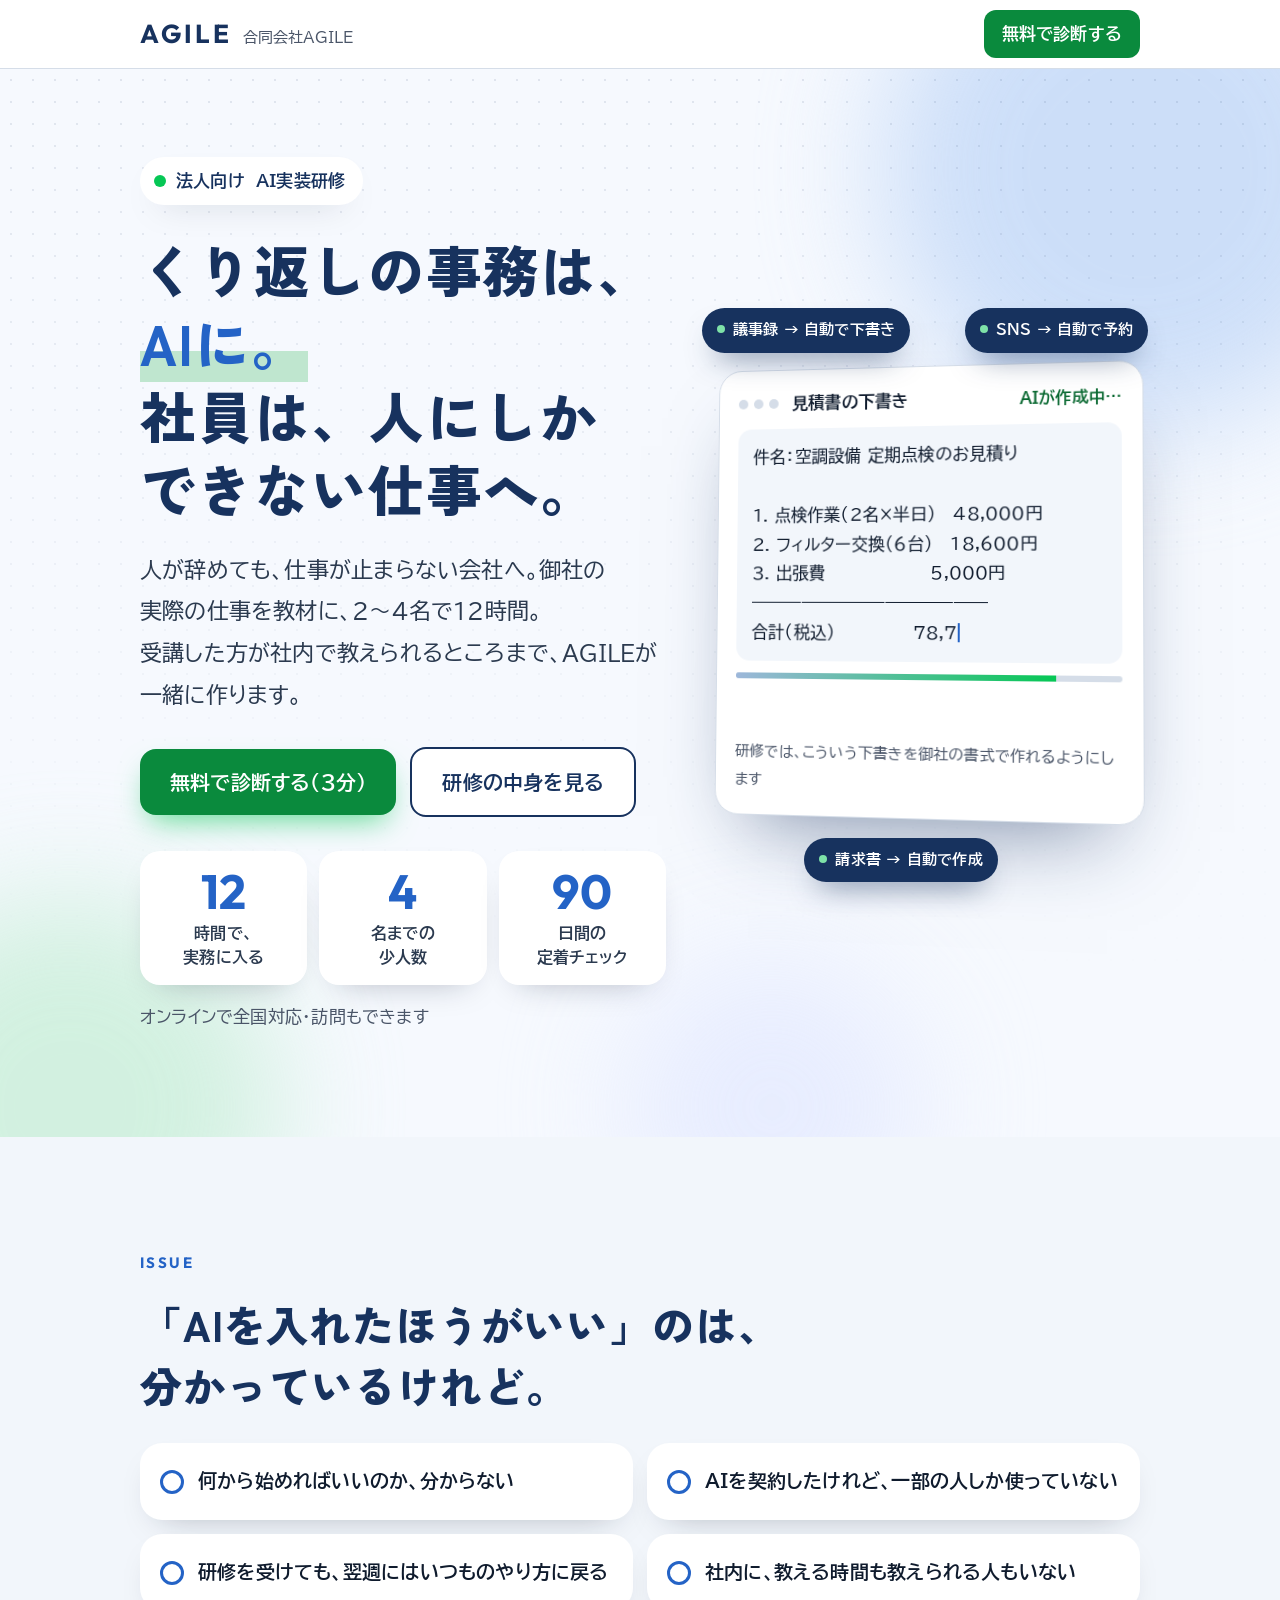
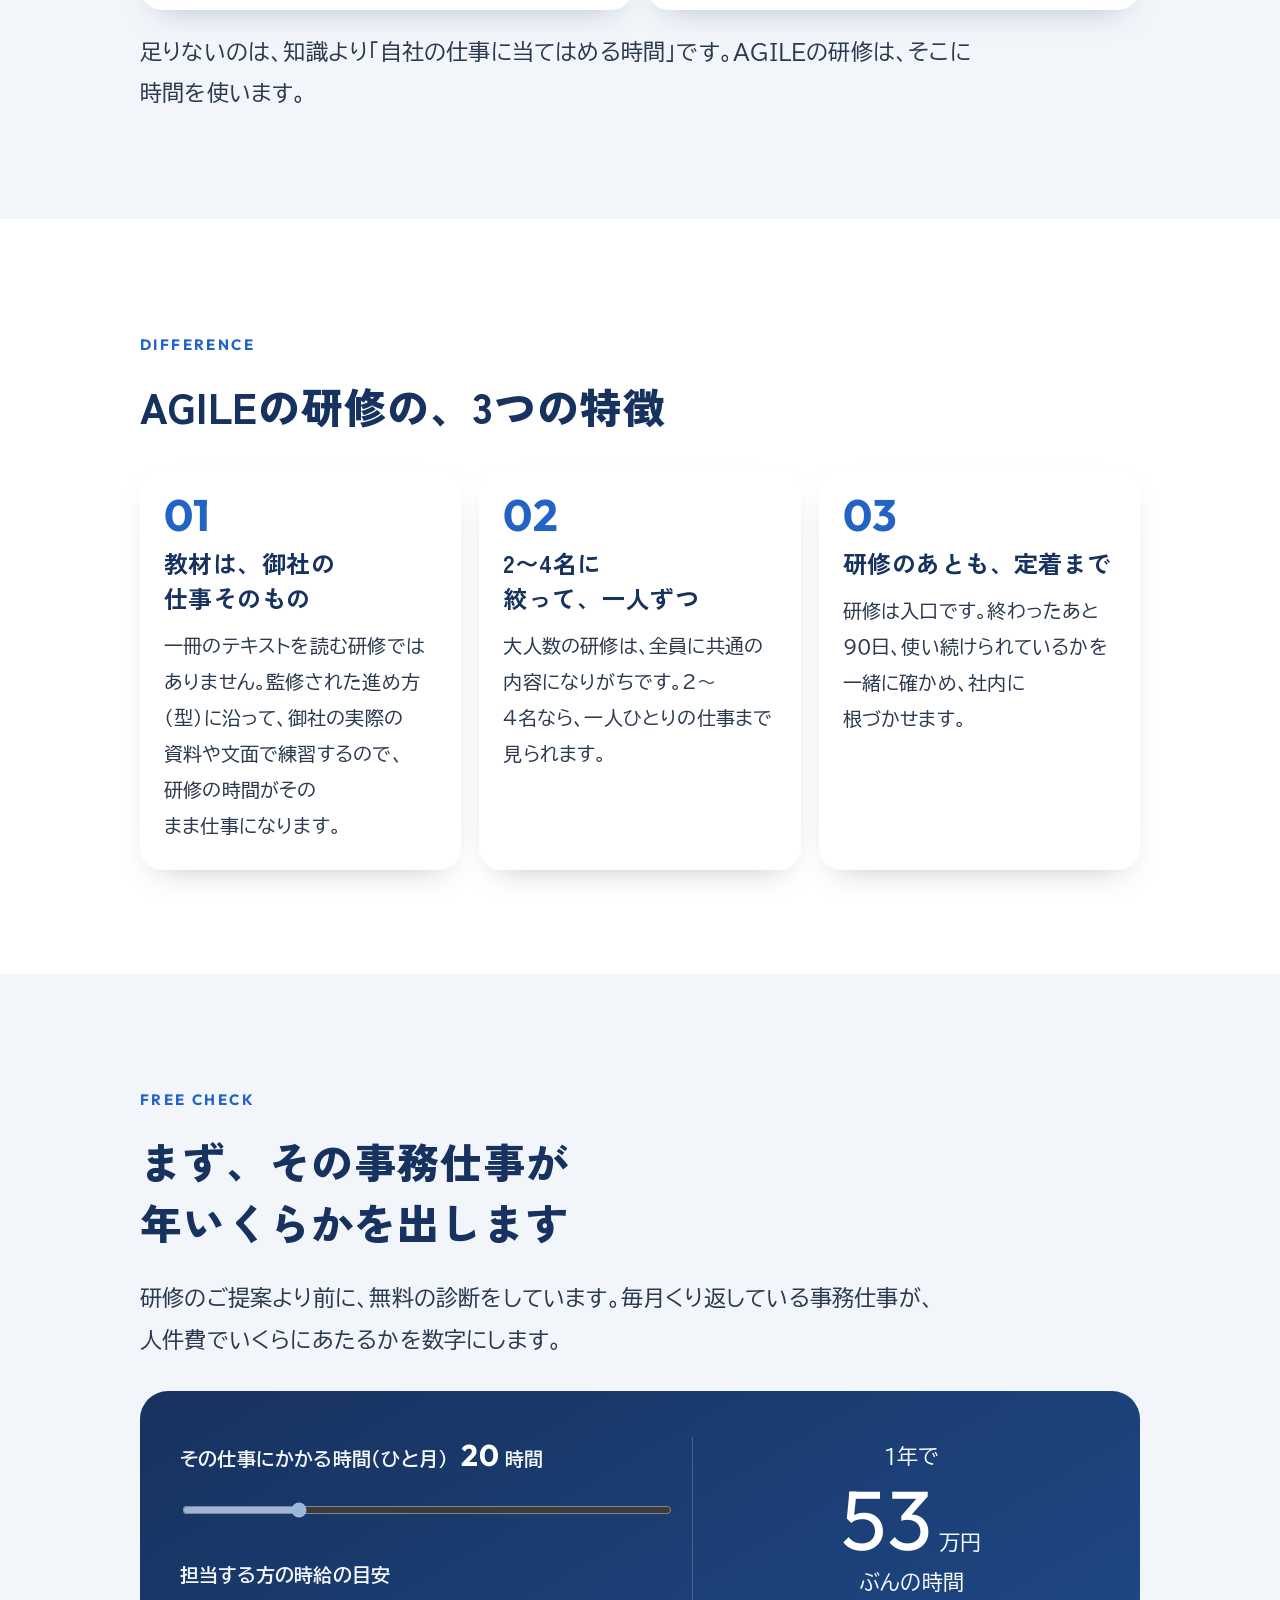
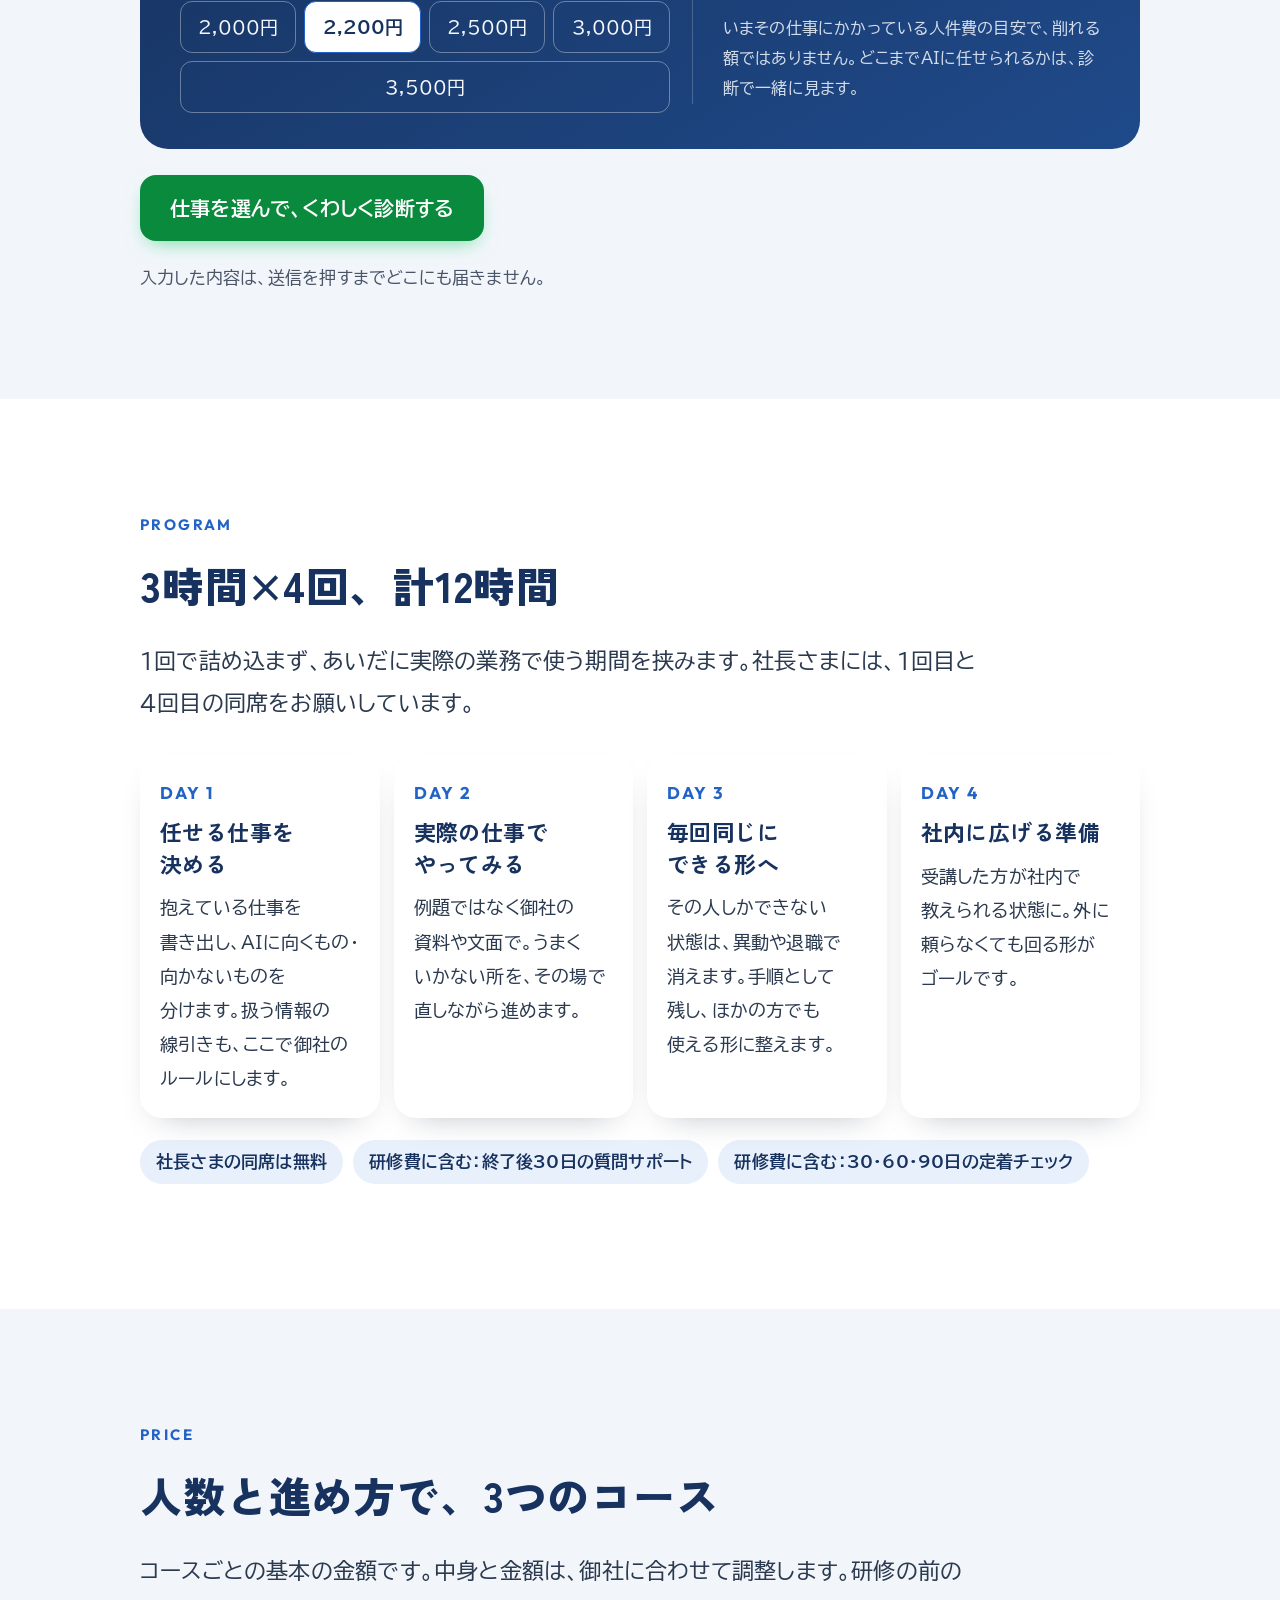
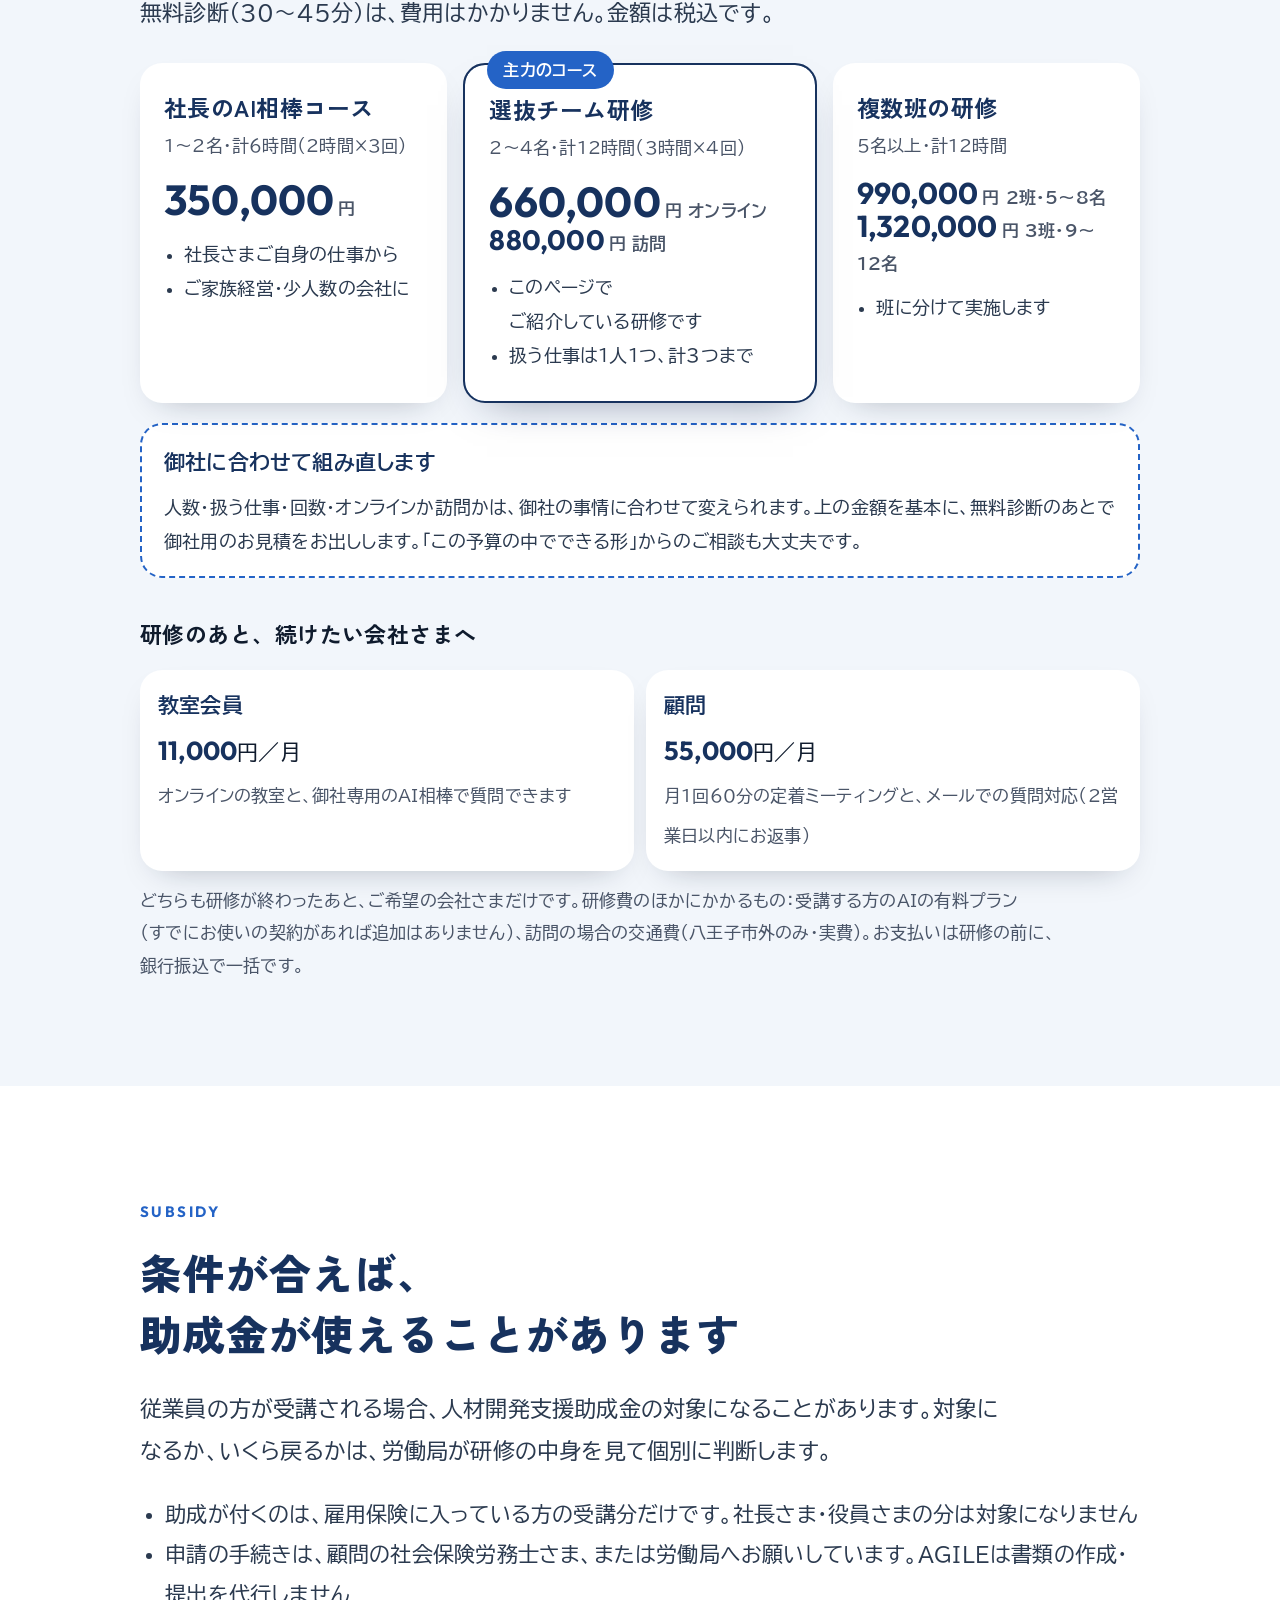
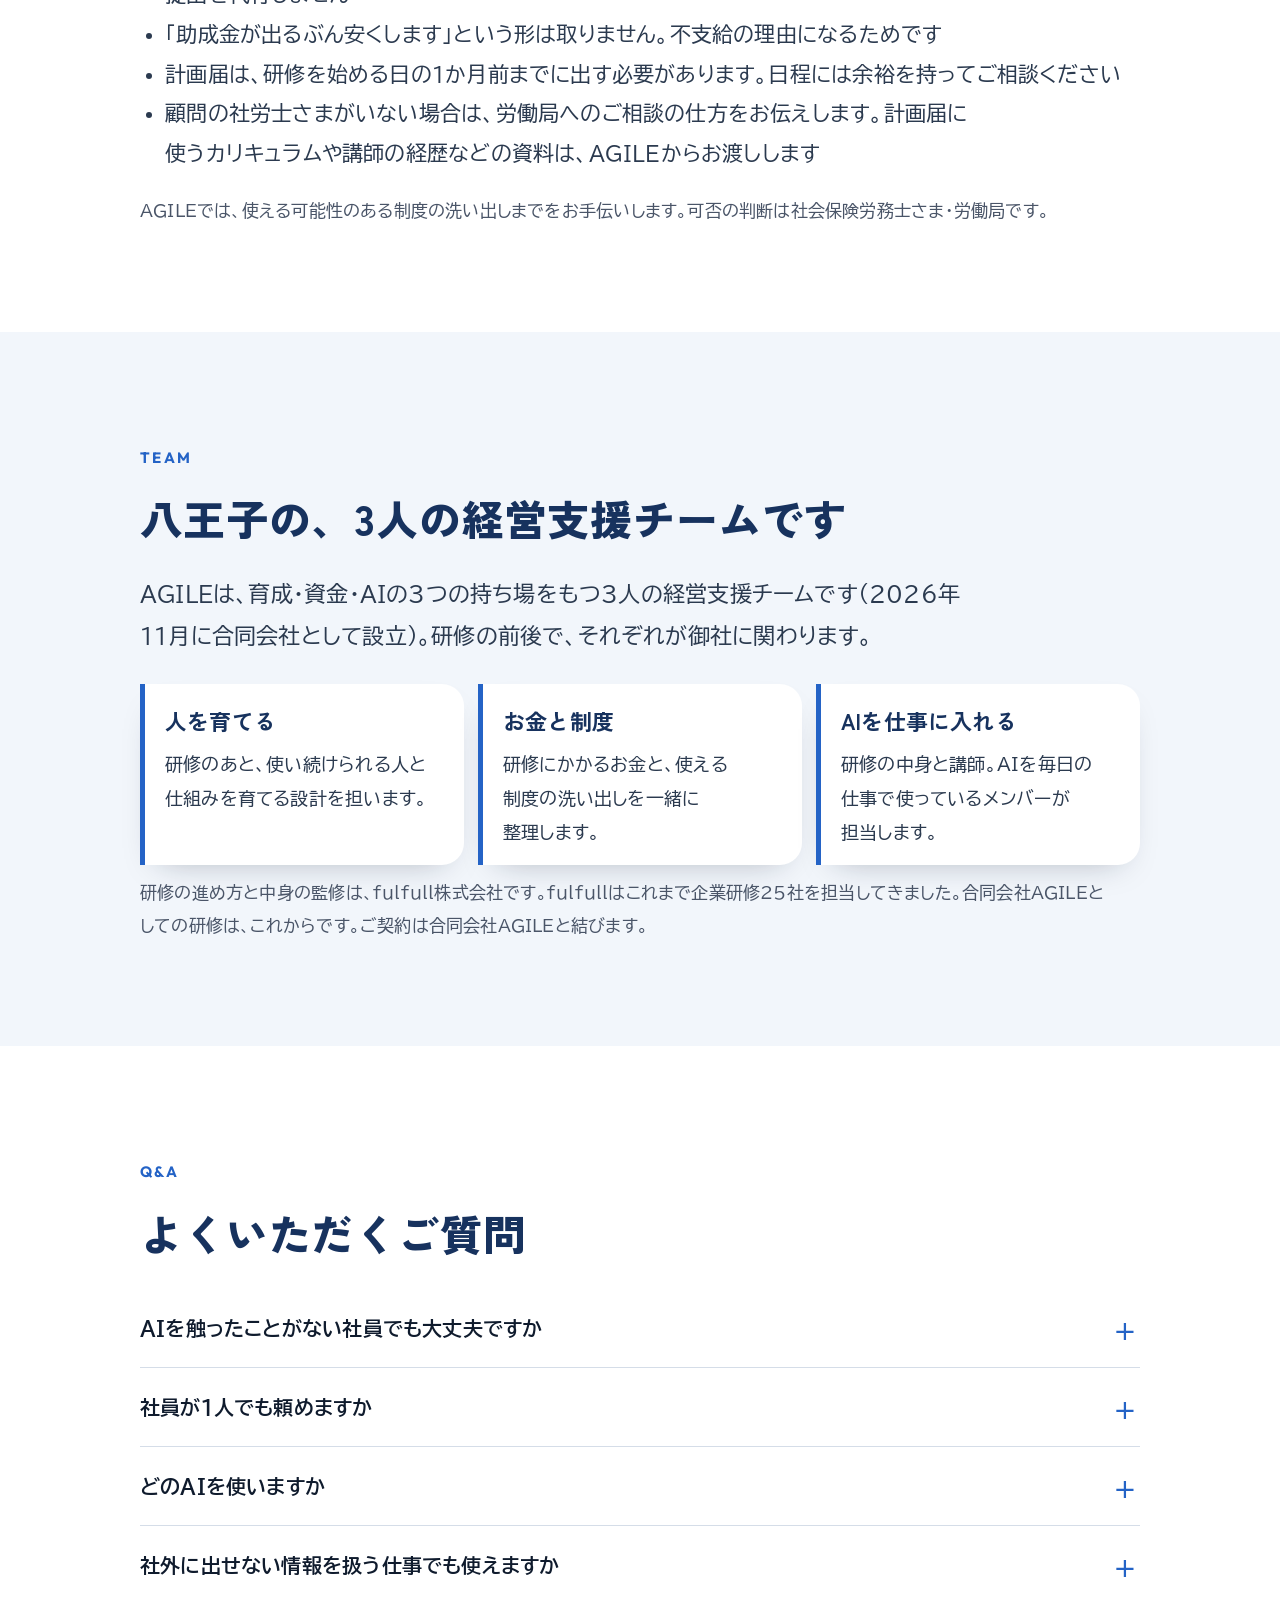
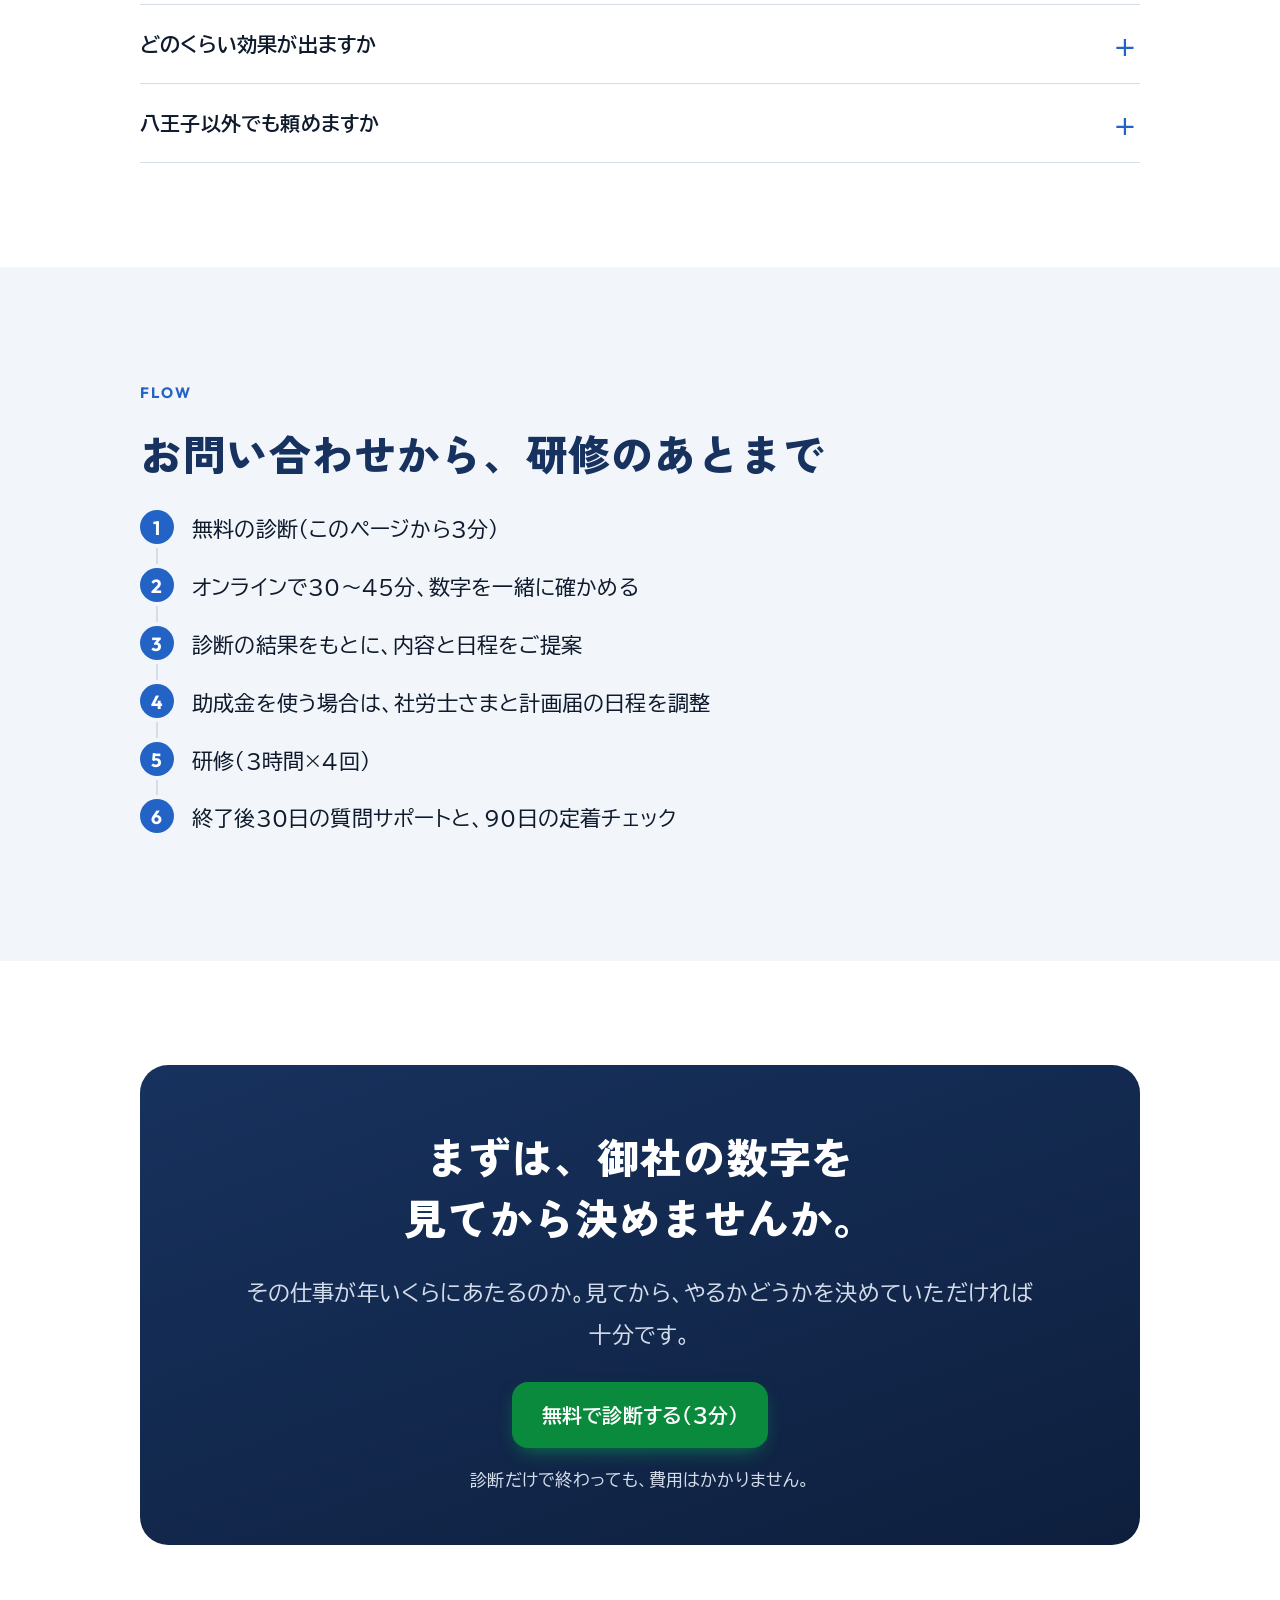
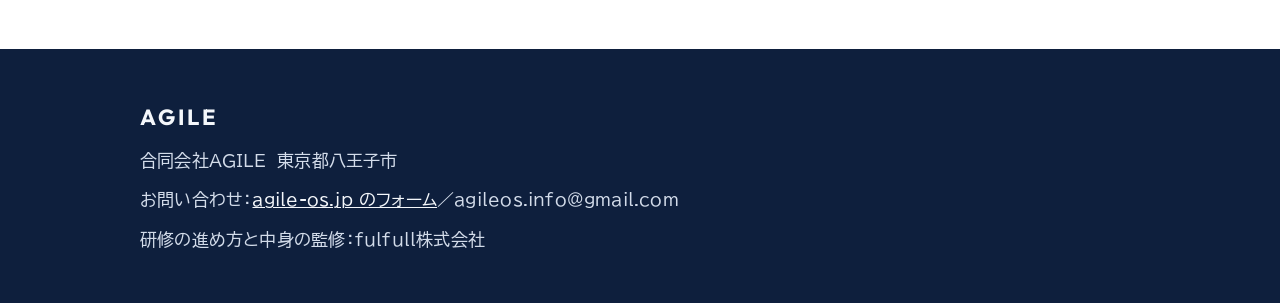
==== ai/index.html @ ea69e0e8 "設立（2026年11月6日）にあわせて書きかえ・AI実装研修の案内一式を /ai/ に公開 - 「設立準備中」「登記予定」の表記をすべて外し、設立日と登記完了を記載 - 取り組みの見出し・説明文を設立" ====
<!doctype html>
<html lang="ja">
<head>
<meta charset="utf-8">
<meta name="viewport" content="width=device-width,initial-scale=1">
<meta name="robots" content="noindex">
<title>AI実装研修｜合同会社AGILE</title>
<meta name="description" content="毎月の事務仕事を、AIに任せるところから。御社の実際の仕事を教材に、2〜4名で12時間。合同会社AGILEのAI実装研修のご案内です。">
<meta property="og:title" content="AI実装研修｜合同会社AGILE">
<meta property="og:description" content="御社の実際の仕事を教材に、2〜4名で12時間。まずは無料の診断から。">
<meta property="og:image" content="https://agile-os.jp/img/og.png">
<link rel="icon" href="https://agile-os.jp/img/favicon.svg">
<style>
@import url('https://fonts.googleapis.com/css2?family=Zen+Kaku+Gothic+New:wght@500;700;900&family=Outfit:wght@500;600;700&display=swap');
@import url('https://fonts.googleapis.com/css2?family=BIZ+UDPGothic:wght@400;700&family=Shippori+Mincho+B1:wght@500;600;700&family=Cormorant+Garamond:wght@500;600&display=swap');
:root{--ink:#111318;--ink2:#3A3F48;--mute:#5A5F69;--hair:#DCDCD8;--bg:#fff;--panel:#F4F4F1;--ai:#16244A;--ai2:#20325F;--deep:#0B1226;--ail:#E9EDF5;--sky:#3A6EA5;--on:#F2F3F6;--on2:#C3CADA;--cta:#06C755;--cta2:#05A847;
--serif:"Shippori Mincho B1","Hiragino Mincho ProN","Yu Mincho",serif;--sans:"BIZ UDPGothic","Hiragino Sans","Hiragino Kaku Gothic ProN","Noto Sans JP",sans-serif;--latin:"Cormorant Garamond","Times New Roman",serif;color-scheme:light}
*{box-sizing:border-box}
html{-webkit-text-size-adjust:100%;scroll-behavior:smooth}
body{margin:0;background:var(--bg);color:var(--ink);font-family:var(--sans);font-size:18px;line-height:1.85;overflow-x:hidden}
@media(min-width:960px){body{font-size:19px}}
img,svg{display:block;max-width:100%}
h1,h2,h3,h4{font-family:var(--serif);font-weight:600;margin:0;line-height:1.45;text-wrap:balance;word-break:auto-phrase}
p,li,dd{text-wrap:pretty;word-break:auto-phrase}
p{margin:0 0 1em}p:last-child{margin-bottom:0}
.nw{white-space:nowrap}
.num{font-family:var(--latin);font-feature-settings:"lnum" 1,"pnum" 1;font-weight:600}
.wrap{max-width:1080px;margin:0 auto;padding:0 20px}
@media(min-width:720px){.wrap{padding:0 40px}}
.bar{position:sticky;top:0;z-index:20;background:rgba(255,255,255,.92);backdrop-filter:blur(10px);-webkit-backdrop-filter:blur(10px);border-bottom:1px solid var(--hair)}
.bar .wrap{display:flex;align-items:center;justify-content:space-between;height:60px;gap:12px}
.brand{display:flex;align-items:baseline;gap:10px;text-decoration:none;color:var(--ink)}
.brand b{font-family:var(--latin);font-size:26px;letter-spacing:.14em;font-weight:600;color:var(--ai)}
.brand span{font-size:13px;color:var(--mute);white-space:nowrap}
.btn{display:inline-flex;align-items:center;justify-content:center;gap:.5em;min-height:56px;padding:14px 28px;border-radius:999px;background:var(--cta);color:#fff;font-weight:700;font-size:18px;text-decoration:none;border:0;cursor:pointer;box-shadow:0 8px 20px -8px rgba(6,199,85,.6);transition:transform .2s,background .2s;font-family:var(--sans)}
.btn:hover{background:var(--cta2);transform:translateY(-2px)}
.btn.sm{white-space:nowrap;min-height:44px;padding:8px 18px;font-size:16px;box-shadow:none}
.btn.ghost{background:transparent;color:var(--ai);border:1.5px solid var(--ai);box-shadow:none}
.btn.ghost:hover{background:var(--ail)}
.btn:focus-visible,a:focus-visible,button:focus-visible,input:focus-visible,select:focus-visible{outline:3px solid var(--sky);outline-offset:3px}
.eyebrow{display:inline-block;font-family:var(--latin);letter-spacing:.22em;font-size:15px;color:var(--sky);font-weight:600;text-transform:uppercase}
.sec{padding:72px 0}
@media(min-width:960px){.sec{padding:104px 0}}
.sec h2{font-size:clamp(26px,4.6vw,40px);margin:.3em 0 .6em}
.lead{font-size:clamp(18px,2.2vw,20px);color:var(--ink2);max-width:40em}
.panel{background:var(--panel)}
.note{font-size:16px;color:var(--mute)}
.rv{opacity:0;transform:translateY(18px);transition:opacity .8s cubic-bezier(.2,.7,.1,1),transform .8s cubic-bezier(.2,.7,.1,1)}
.rv.in{opacity:1;transform:none}
@media(prefers-reduced-motion:reduce){.rv{opacity:1;transform:none;transition:none}html{scroll-behavior:auto}}
.ft{background:var(--deep);color:var(--on2);padding:48px 0 40px;font-size:15px}
.ft b{color:var(--on);font-family:var(--latin);letter-spacing:.14em;font-size:22px}
.ft a{color:var(--on)}
.ft p{margin:.4em 0}
@media print{.rv{opacity:1;transform:none}.bar,.noprint{display:none!important}}
@media(max-width:719px){br.pc{display:none}}
@media(max-width:420px){.brand span{display:none}}

.fv{position:relative;background:linear-gradient(160deg,var(--deep) 0%,var(--ai) 55%,var(--ai2) 100%);color:var(--on);overflow:hidden;padding:64px 0 72px}
@media(min-width:960px){.fv{padding:104px 0 112px}}
.fv::before{content:"";position:absolute;inset:-30% -10% auto auto;width:70vw;height:70vw;max-width:760px;max-height:760px;border-radius:50%;background:radial-gradient(circle,rgba(58,110,165,.55),transparent 65%);animation:glow 9s ease-in-out infinite alternate;pointer-events:none}
@keyframes glow{to{transform:translate(-8%,10%) scale(1.1)}}
.fv .wrap{position:relative}
.fv .eyebrow{color:#9DB7DA}
.fv h1{font-size:clamp(32px,6.4vw,58px);line-height:1.38;margin:.35em 0 .5em;color:#fff;letter-spacing:.02em}
.fv h1 em{font-style:normal;background:linear-gradient(transparent 62%,rgba(58,110,165,.75) 62%)}
.fv .lead{color:var(--on2);max-width:34em}
.fv .acts{display:flex;flex-wrap:wrap;gap:14px;margin-top:30px;align-items:center}
.fv .acts .ghost{color:#fff;border-color:rgba(255,255,255,.6)}
.fv .acts .ghost:hover{background:rgba(255,255,255,.08)}
.fv .tags{display:flex;flex-wrap:wrap;gap:8px 10px;margin-top:34px;padding:0;list-style:none;font-size:15px}
.fv .tags li{border:1px solid rgba(255,255,255,.28);border-radius:999px;padding:4px 14px;color:var(--on)}
#dust{position:absolute;inset:0;width:100%;height:100%;pointer-events:none}
.fvg{position:relative;display:grid;gap:36px;align-items:center}
@media(min-width:980px){.fvg{grid-template-columns:1.15fr .85fr}}
.demo{background:rgba(255,255,255,.07);border:1px solid rgba(255,255,255,.18);border-radius:20px;padding:16px 18px 18px;backdrop-filter:blur(8px);-webkit-backdrop-filter:blur(8px);box-shadow:0 30px 60px -30px rgba(0,0,0,.6);transform:perspective(900px) rotateY(-6deg);animation:float 6s ease-in-out infinite}
@keyframes float{50%{transform:perspective(900px) rotateY(-6deg) translateY(-8px)}}
@media(max-width:979px){.demo{transform:none;animation:none}}
.dh{display:flex;align-items:center;gap:6px;font-size:14px;color:var(--on2);margin-bottom:10px}
.dh span{width:10px;height:10px;border-radius:50%;background:rgba(255,255,255,.25)}
.dh b{margin-left:8px;color:#fff}.dh em{margin-left:auto;font-style:normal;color:#9DE6B8}
.db{background:#fff;color:var(--ink);border-radius:12px;padding:14px 16px;min-height:212px;font-size:15px;line-height:1.75;white-space:pre-wrap}
.db .cur{display:inline-block;width:2px;height:1.1em;background:var(--sky);vertical-align:-3px;animation:blink 1s steps(1) infinite}
@keyframes blink{50%{opacity:0}}
.dp{height:4px;border-radius:4px;background:rgba(255,255,255,.15);margin:12px 0 10px;overflow:hidden}
.dp i{display:block;height:100%;width:0;background:linear-gradient(90deg,#9DB7DA,#06C755);transition:width .3s}
.dok{opacity:0;transform:translateY(6px);transition:all .5s;display:inline-block;background:#06C755;color:#fff;border-radius:999px;padding:4px 14px;font-weight:700;font-size:15px}
.dok.in{opacity:1;transform:none}
.demo small{display:block;color:var(--on2);font-size:13px;margin-top:10px}
.price article.main{background:linear-gradient(#fff,#fff) padding-box,conic-gradient(from var(--a,0deg),#16244A,#3A6EA5,#9DB7DA,#3A6EA5,#16244A) border-box;border:2px solid transparent;animation:spin 6s linear infinite}
@property --a{syntax:"<angle>";initial-value:0deg;inherits:false}
@keyframes spin{to{--a:360deg}}
.diff article,.flow4 li,.price article,.pains li{transition:transform .3s cubic-bezier(.2,.7,.1,1),box-shadow .3s}
.diff article:hover,.flow4 li:hover,.price article:hover,.pains li:hover{transform:translateY(-4px);box-shadow:0 18px 36px -24px rgba(22,36,74,.45)}
@media(prefers-reduced-motion:reduce){.demo,.price article.main{animation:none}}
.line{position:absolute;left:0;right:0;bottom:0;height:2px;background:linear-gradient(90deg,transparent,var(--sky),transparent);background-size:200% 100%;animation:run 6s linear infinite}
@keyframes run{from{background-position:200% 0}to{background-position:-200% 0}}
.pains{display:grid;gap:14px;margin:28px 0 22px;padding:0;list-style:none}
@media(min-width:720px){.pains{grid-template-columns:1fr 1fr}}
.pains li{background:#fff;border:1px solid var(--hair);border-radius:16px;padding:18px 20px 18px 54px;position:relative;font-weight:700}
.pains li::before{content:"";position:absolute;left:20px;top:24px;width:18px;height:18px;border-radius:50%;border:2px solid var(--sky)}
.diff{display:grid;gap:18px;margin-top:30px}
@media(min-width:900px){.diff{grid-template-columns:repeat(3,1fr)}}
.diff article{border-top:2px solid var(--ai);padding:22px 4px 0}
.diff .n{font-family:var(--latin);font-size:46px;line-height:1;color:var(--sky)}
.diff h3{font-size:22px;margin:.4em 0 .5em}
.diff p{color:var(--ink2);font-size:17px}
.calc{margin-top:30px;background:var(--ai);color:var(--on);border-radius:20px;padding:26px 22px;display:grid;gap:22px}
@media(min-width:860px){.calc{grid-template-columns:1.2fr 1fr;padding:36px 40px;align-items:center}}
.calc label{display:block;font-weight:700;margin-bottom:8px}
.calc input[type=range]{width:100%;accent-color:#9DB7DA;height:32px}
.calc .v{font-family:var(--latin);font-size:30px;color:#fff}
.calc .seg{display:flex;flex-wrap:wrap;gap:8px}
.calc .seg button{flex:1 1 auto;min-height:44px;border-radius:12px;border:1px solid rgba(255,255,255,.35);background:transparent;color:var(--on);font:inherit;font-size:16px;cursor:pointer}
.calc .seg button[aria-pressed=true]{background:#fff;color:var(--ai);font-weight:700}
.calc .out{text-align:center;border-top:1px solid rgba(255,255,255,.2);padding-top:18px}
@media(min-width:860px){.calc .out{border-top:0;border-left:1px solid rgba(255,255,255,.2);padding:0 0 0 30px}}
.calc .big{font-family:var(--latin);font-size:clamp(56px,9vw,84px);line-height:1;color:#fff}
.calc .out small{display:block;color:var(--on2);font-size:15px;margin-top:10px;text-align:left}
.flow4{list-style:none;padding:0;margin:30px 0 0;display:grid;gap:14px}
@media(min-width:900px){.flow4{grid-template-columns:repeat(4,1fr)}}
.flow4 li{background:#fff;border-radius:18px;padding:22px 20px;border:1px solid var(--hair);position:relative}
.flow4 .k{font-family:var(--latin);color:var(--sky);font-size:17px;letter-spacing:.12em}
.flow4 h3{font-size:20px;margin:.3em 0 .5em}
.flow4 p{font-size:16px;color:var(--ink2)}
.after{margin-top:22px;display:flex;flex-wrap:wrap;gap:10px;padding:0;list-style:none}
.after li{background:var(--ail);color:var(--ai);border-radius:999px;padding:6px 16px;font-size:16px;font-weight:700}
.price{display:grid;gap:16px;margin-top:28px}
.adjust{margin-top:20px;border:1px dashed var(--ai);border-radius:18px;padding:18px 22px;background:#fff}
.adjust b{font-size:18px;color:var(--ai)}
.adjust p{margin:.4em 0 0;font-size:16px;color:var(--ink2)}
@media(min-width:900px){.price{grid-template-columns:1fr 1.15fr 1fr;align-items:stretch}}
.price article{border:1px solid var(--hair);border-radius:18px;padding:24px 22px;background:#fff;display:flex;flex-direction:column}
.price article.main{border:2px solid var(--ai);box-shadow:0 18px 40px -24px rgba(22,36,74,.5);position:relative}
.price .badge{position:absolute;top:-14px;left:22px;background:var(--ai);color:#fff;font-size:14px;font-weight:700;border-radius:999px;padding:3px 14px}
.price h3{font-size:21px}
.price .who{font-size:15px;color:var(--mute);margin:.3em 0 .9em}
.price .yen{font-family:var(--latin);font-size:40px;color:var(--ai);line-height:1.1}
.price .yen small{font-family:var(--sans);font-size:15px;color:var(--mute);margin-left:4px}
.price ul{margin:14px 0 0;padding-left:1.1em;font-size:16px;color:var(--ink2)}
.cont{margin-top:20px;display:grid;gap:12px}
@media(min-width:720px){.cont{grid-template-columns:1fr 1fr}}
.cont div{border:1px dashed var(--hair);border-radius:14px;padding:16px 18px;background:#fff}
.cont b{display:block;color:var(--ai)}
.cont span{font-family:var(--latin);font-size:26px;color:var(--ai)}
.team{display:grid;gap:14px;margin-top:26px}
@media(min-width:900px){.team{grid-template-columns:repeat(3,1fr)}}
.team div{border-left:3px solid var(--sky);padding:4px 0 4px 16px}
.team b{font-family:var(--serif);font-size:20px;display:block}
.team p{font-size:16px;color:var(--ink2);margin:.3em 0 0}
.faq details{border-bottom:1px solid var(--hair);padding:16px 0}
.faq summary{font-weight:700;cursor:pointer;list-style:none;position:relative;padding-right:32px}
.faq summary::-webkit-details-marker{display:none}
.faq summary::after{content:"+";position:absolute;right:4px;top:-2px;font-size:26px;color:var(--sky);transition:transform .2s}
.faq details[open] summary::after{transform:rotate(45deg)}
.faq p{margin:.8em 0 0;color:var(--ink2);font-size:17px}
.steps{counter-reset:s;list-style:none;padding:0;margin:26px 0 0}
.steps li{counter-increment:s;position:relative;padding:0 0 18px 52px}
.steps li::before{content:counter(s);position:absolute;left:0;top:0;width:34px;height:34px;border-radius:50%;background:var(--ai);color:#fff;font-family:var(--latin);font-size:19px;display:grid;place-items:center}
.steps li:not(:last-child)::after{content:"";position:absolute;left:16px;top:38px;bottom:4px;width:2px;background:var(--hair)}
.end{background:linear-gradient(160deg,var(--ai),var(--deep));color:var(--on);text-align:center;border-radius:24px;padding:48px 22px}
.end h2{color:#fff}
.end .lead{color:var(--on2);margin:0 auto 26px}
.end .note{color:var(--on2)}
.sub{font-size:15px;color:var(--mute);margin-top:12px}
/* ===== 2026-11-24 見やすさ・新しさの上書き（年齢層が高い読み手向け：文字を大きく・明るく・くっきり） ===== */
:root{--ink:#0F1B2D;--ink2:#2B3A4F;--mute:#4A5568;--hair:#D5DDE8;--panel:#F2F6FB;--ai:#17325E;--ai2:#1F4A8A;--deep:#0E1F3D;--ail:#E8F0FB;--sky:#2463C6;--on:#F4F7FB;--on2:#D3DCEA;
--serif:"Zen Kaku Gothic New","BIZ UDPGothic","Hiragino Sans",sans-serif;--latin:"Outfit","Helvetica Neue",Arial,sans-serif;--cta:#0A8A3D;--cta2:#08702F;--r:22px;--sh:0 14px 34px -20px rgba(15,27,45,.35)}
body{font-size:20px;line-height:1.9;letter-spacing:.01em}
@media(min-width:960px){body{font-size:21px}}
h1,h2,h3,h4{font-weight:700;letter-spacing:.02em}
.num{font-weight:600}
.bar{background:rgba(255,255,255,.96);border-bottom:1px solid var(--hair)}
.bar .wrap{height:68px}
.brand b{font-family:var(--latin);font-weight:700;letter-spacing:.12em;font-size:26px}
.brand span{font-size:15px}
.btn{min-height:60px;font-size:20px;padding:14px 30px;border-radius:16px}
.btn.sm{min-height:48px;font-size:17px;border-radius:12px}
.btn.ghost{border-width:2px}
.eyebrow{font-family:var(--latin);letter-spacing:.16em;font-size:15px;font-weight:700;color:var(--sky)}
.sec h2{font-size:clamp(28px,5vw,42px);font-weight:900;color:var(--ai)}
.lead{font-size:clamp(19px,2.4vw,22px);color:var(--ink2)}
.note,.sub,.fine,.small{font-size:17px;color:var(--mute)}
.panel{background:var(--panel)}
.ft{font-size:17px}

/* ---------- 案内ページ ---------- */
.fv{position:relative;overflow:hidden;background:#F6F9FE;color:var(--ink);padding:56px 0 72px}
@media(min-width:960px){.fv{padding:88px 0 104px}}
.fv::before,#dust,.line{display:none}
.mesh{position:absolute;inset:0;pointer-events:none;overflow:hidden}
.mesh::after{content:"";position:absolute;inset:0;background-image:radial-gradient(rgba(23,50,94,.10) 1px,transparent 1.2px);background-size:22px 22px;mask-image:linear-gradient(180deg,#000 0%,transparent 85%);-webkit-mask-image:linear-gradient(180deg,#000 0%,transparent 85%)}
.mesh i{position:absolute;border-radius:50%;filter:blur(60px);opacity:.75;animation:drift 16s ease-in-out infinite alternate}
.mesh i:nth-child(1){width:520px;height:520px;right:-120px;top:-160px;background:#BFD6F7}
.mesh i:nth-child(2){width:420px;height:420px;left:-140px;bottom:-180px;background:#C6EED6;animation-duration:19s}
.mesh i:nth-child(3){width:300px;height:300px;right:28%;bottom:-120px;background:#E3E9FF;animation-duration:23s}
@keyframes drift{to{transform:translate(40px,30px) scale(1.12)}}
.fvg{position:relative;display:grid;gap:44px;align-items:center}
@media(min-width:1000px){.fvg{grid-template-columns:1.1fr .9fr}}
.badge{display:inline-flex;align-items:center;gap:10px;background:#fff;color:var(--ai);font-weight:700;font-size:17px;border-radius:999px;padding:8px 18px 8px 14px;box-shadow:var(--sh)}
.badge b{width:12px;height:12px;border-radius:50%;background:#06C755;box-shadow:0 0 0 0 rgba(6,199,85,.6);animation:pulse 2s infinite}
@keyframes pulse{70%{box-shadow:0 0 0 12px rgba(6,199,85,0)}100%{box-shadow:0 0 0 0 rgba(6,199,85,0)}}
@media(max-width:999px){.fv h1{font-size:clamp(34px,8.4vw,52px)!important}}
.fv h1{margin:.5em 0 .45em;color:var(--ai);font-weight:900;font-size:clamp(34px,4.4vw,56px);line-height:1.3;letter-spacing:.02em}
.fv h1 .ln{display:block;opacity:0;transform:translateY(22px);animation:up .9s cubic-bezier(.2,.8,.2,1) forwards}
.fv h1 .ln:nth-child(2){animation-delay:.15s}.fv h1 .ln:nth-child(3){animation-delay:.35s}.fv h1 .ln:nth-child(4){animation-delay:.5s}
@keyframes up{to{opacity:1;transform:none}}
.fv h1 em{font-style:normal;color:var(--sky);background:linear-gradient(transparent 62%,#BFE6CF 62%);background-size:0 100%;background-repeat:no-repeat;animation:mark 1s .9s cubic-bezier(.2,.8,.2,1) forwards}
@keyframes mark{to{background-size:100% 100%}}
.fv .lead{color:var(--ink2);font-size:clamp(19px,2.4vw,22px);max-width:32em;opacity:0;animation:up .9s .7s forwards}
.fv .acts{display:flex;flex-wrap:wrap;gap:14px;margin-top:30px;opacity:0;animation:up .9s .85s forwards}
.fv .acts .btn:not(.ghost){box-shadow:0 14px 30px -10px rgba(6,199,85,.65)}
.fv .acts .ghost{color:var(--ai);border-color:var(--ai);background:#fff}
.fv .acts .ghost:hover{background:var(--ail)}
.stats{list-style:none;padding:0;margin:34px 0 0;display:grid;grid-template-columns:repeat(3,1fr);gap:12px;max-width:560px;opacity:0;animation:up .9s 1s forwards}
.stats li{background:#fff;border-radius:20px;box-shadow:var(--sh);padding:16px 12px;text-align:center}
.stats b{display:block;font-family:var(--latin);font-weight:700;font-size:clamp(36px,6vw,48px);line-height:1;color:var(--sky)}
.stats span{display:block;margin-top:6px;font-size:16px;font-weight:700;color:var(--ink2);line-height:1.5}
.fvnote{margin:16px 0 0;font-size:17px;color:var(--mute);opacity:0;animation:up .9s 1.1s forwards}
.stg{position:relative;padding:56px 0 64px}
.demo{position:relative;z-index:1;background:#fff;border:1px solid var(--hair);border-radius:24px;padding:18px 20px 20px;box-shadow:0 40px 80px -36px rgba(23,50,94,.55);transform:perspective(1000px) rotateY(-7deg) rotateX(2deg);animation:float 7s ease-in-out infinite;backdrop-filter:none;-webkit-backdrop-filter:none}
@keyframes float{50%{transform:perspective(1000px) rotateY(-7deg) rotateX(2deg) translateY(-10px)}}
@media(max-width:999px){.demo{transform:none;animation:none}}
.dh{color:var(--mute);font-size:16px}.dh span{background:var(--hair)}.dh b{color:var(--ink);font-size:17px}.dh em{color:#07672F;font-weight:700}
.db{background:var(--panel);color:var(--ink);font-size:17px;border-radius:14px;min-height:230px}
.dp{background:var(--hair);height:6px}
.dok{font-size:16px}
.demo small{color:var(--mute);font-size:15px}
.fl{position:absolute;z-index:2;background:var(--ai);color:#fff;font-weight:700;font-size:15px;border-radius:999px;padding:8px 15px;box-shadow:0 16px 30px -14px rgba(23,50,94,.7);white-space:nowrap;animation:bob 5s ease-in-out infinite}
.fl::before{content:"";display:inline-block;width:8px;height:8px;border-radius:50%;background:#7EE2A8;margin-right:8px;vertical-align:2px}
.f1{top:0;left:-8px}.f3{top:0;right:-8px;animation-delay:2.4s}.f2{bottom:0;left:22%;animation-delay:1.2s}
@keyframes bob{50%{transform:translateY(-8px)}}
@media(max-width:999px){.stg{padding:0}.fl{position:static;display:inline-block;margin:0 8px 10px 0;animation:none}}
@media(prefers-reduced-motion:reduce){.fv h1 .ln,.fv .lead,.fv .acts,.stats,.fvnote{opacity:1;transform:none;animation:none}.fv h1 em{background-size:100% 100%;animation:none}.mesh i,.fl,.demo,.badge b{animation:none}}
.end h2,.sec .end h2{color:#fff}
.end .lead,.end .note{color:var(--on2)}
/* 一覧のカードが、少しずつずれて出てくる */
.rv .pains li,.rv .diff article,.rv .flow4 li,.rv .price article,.rv .team div{opacity:0;transform:translateY(18px);transition:opacity .7s cubic-bezier(.2,.8,.2,1),transform .7s cubic-bezier(.2,.8,.2,1),box-shadow .3s}
.rv.in .pains li,.rv.in .diff article,.rv.in .flow4 li,.rv.in .price article,.rv.in .team div{opacity:1;transform:none}
.rv.in :is(.pains,.diff,.flow4,.price,.team)>:nth-child(2){transition-delay:.12s}
.rv.in :is(.pains,.diff,.flow4,.price,.team)>:nth-child(3){transition-delay:.24s}
.rv.in :is(.pains,.diff,.flow4,.price,.team)>:nth-child(4){transition-delay:.36s}
@media(prefers-reduced-motion:reduce){.rv .pains li,.rv .diff article,.rv .flow4 li,.rv .price article,.rv .team div{opacity:1;transform:none}}
@media print{.rv .pains li,.rv .diff article,.rv .flow4 li,.rv .price article,.rv .team div,.fv h1 .ln,.fv .lead,.fv .acts,.stats,.fvnote{opacity:1;transform:none;animation:none}}
.pains li{font-size:19px;border-radius:var(--r);box-shadow:var(--sh);border:0;padding:20px 22px 20px 58px}
.pains li::before{border-color:var(--sky);border-width:3px;top:27px}
.diff article{background:#fff;border:0;border-radius:var(--r);box-shadow:var(--sh);padding:26px 24px}
.diff .n{font-family:var(--latin);font-weight:700;font-size:44px}
.diff h3{font-size:24px;color:var(--ai)}
.diff p{font-size:19px}
.calc{border-radius:28px;background:linear-gradient(150deg,var(--ai),var(--ai2))}
.calc label{font-size:19px}
.calc .v{font-weight:700}
.calc .seg button{font-size:18px;min-height:52px}
.calc .out small{font-size:16px}
.flow4 li{border:0;border-radius:var(--r);box-shadow:var(--sh)}
.flow4 .k{font-weight:700}
.flow4 h3{font-size:22px;color:var(--ai)}
.flow4 p{font-size:18px}
.after li{font-size:17px}
.price article{border:0;border-radius:var(--r);box-shadow:var(--sh);padding:28px 24px}
.price h3{font-size:23px;color:var(--ai)}
.price .who{font-size:17px}
.price .yen{font-family:var(--latin);font-weight:700;font-size:42px}
.price .yen small{font-size:17px}
.price ul{font-size:18px}
.price .badge{font-size:16px;padding:4px 16px;background:var(--sky)}
.adjust{border:2px dashed var(--sky);border-radius:var(--r)}
.adjust b{font-size:21px}.adjust p{font-size:18px}
.cont div{border:0;border-radius:var(--r);box-shadow:var(--sh)}
.cont span{font-family:var(--latin);font-weight:700}
.team div{background:#fff;border:0;border-left:5px solid var(--sky);border-radius:0 var(--r) var(--r) 0;box-shadow:var(--sh);padding:16px 20px}
.team b{font-size:22px;color:var(--ai)}
.team p{font-size:18px}
.faq details{padding:20px 0}
.faq summary{font-size:20px}
.faq p{font-size:19px}
.steps li::before{background:var(--sky);font-family:var(--latin);font-weight:700}
.end{border-radius:28px}

/* ---------- 年額診断 ---------- */
.top{background:radial-gradient(1000px 420px at 90% -20%,#DCE8FA 0%,transparent 60%),#F7FAFE;color:var(--ink)}
.top .eyebrow{color:var(--sky)}
.top h1{color:var(--ai);font-weight:900}
.top p{color:var(--ink2)}
.prog{top:68px}
.prog .wrap{font-size:17px}
.prog span{border-bottom-width:4px}
.prog span.on{color:var(--sky);border-color:var(--sky)}
.step h2{font-size:clamp(24px,4vw,32px);color:var(--ai)}
.cards button{font-size:18px;min-height:84px;border-radius:18px;border-width:2px;padding-left:46px}
.cards small{font-size:15px}
.cards button[aria-pressed=true]{border-color:var(--sky);background:var(--ail)}
.cards button[aria-pressed=true]::before{background-color:var(--sky);border-color:var(--sky)}
input[type=text],input[type=email],select,textarea{font-size:19px;padding:14px 16px;border-width:2px;border-radius:14px}
.row b{font-size:19px}
.row .u{font-size:16px}.row .del{font-size:16px}
.stp button{width:52px;height:52px;font-size:26px;border-width:2px}
.stp output{font-family:var(--latin);font-weight:700;font-size:28px}
.seg button{font-size:19px;min-height:58px;border-width:2px;border-radius:14px}
.seg button[aria-pressed=true]{background:var(--sky);border-color:var(--sky)}
.res{border-radius:28px;background:linear-gradient(150deg,var(--ai),var(--ai2))}
.res .big{font-family:var(--latin);font-weight:700}
.res .sub2,.days{font-size:18px}
.bars div{font-size:17px}
form label{font-size:18px}
form .opt{font-size:16px}
.gq{font-size:21px}.gq b{font-size:26px}
.gopt button{font-size:19px;border-color:var(--sky);color:var(--sky)}
.gopt button:hover{background:var(--sky)}
.chips span{font-size:16px}
.pick-n{font-family:var(--latin);font-weight:700}
.pv{font-size:17px}

/* ---------- ご提案書ダッシュボード ---------- */
body:has(.dash){background:var(--panel)}
.dash{background:radial-gradient(1000px 400px at 90% -20%,#DCE8FA 0%,transparent 60%),#F7FAFE;color:var(--ink);padding:40px 0 48px}
.dash .eyebrow{color:var(--sky)}
.dash h1{color:var(--ai);font-weight:900;font-size:clamp(30px,5vw,44px)}
.dash p{color:var(--ink2)}
.kpi div{background:#fff;border:0;border-radius:var(--r);box-shadow:var(--sh);padding:16px 10px}
.kpi b{font-family:var(--latin);font-weight:700;color:var(--ai);font-size:40px}
.kpi span{font-size:16px;color:var(--mute);font-weight:700}
.sample{font-size:17px;background:#FFF6DF;border:1.5px dashed #E2C27A;color:#6B4A0B}
.cu{border-radius:var(--r);box-shadow:var(--sh);padding:22px;gap:8px}
.cu .co{font-size:23px;color:var(--ai);font-weight:700}
.cu .meta{font-size:17px}
.cu .yen{font-family:var(--latin);font-weight:700;font-size:38px}
.cu .yen small{font-size:16px}
.cu .tk span{font-size:15px;padding:3px 12px}
.cu .st{font-size:15px;padding:4px 12px}
.cu .acts .btn{min-height:52px;font-size:18px;border-radius:14px}
.ex h2{color:var(--ai);font-size:26px}
.ex p{color:var(--ink2)}
.thumbs img{box-shadow:var(--sh);border:1px solid var(--hair)}
.tool{background:#fff;color:var(--ink);border-top:1px solid var(--hair);border-bottom:1px solid var(--hair);padding:28px 0 32px}
.tool h1{color:var(--ai);font-size:26px;font-weight:900}
.tool p{color:var(--ink2);font-size:18px}
.tool label{color:var(--ink);font-size:17px}
.tool input,.tool select{font-size:19px;border:2px solid var(--hair);border-radius:12px;padding:12px 14px;background:#fff}
.tool .acts .btn{min-height:56px;font-size:19px;border-radius:14px}
.tool .acts .ghost{color:var(--ai);border-color:var(--ai)}
.tool .msg{color:#0B7A3B;font-size:17px;font-weight:700}
.manual-link{display:inline-flex;align-items:center;gap:.4em;margin-top:14px;font-weight:700;font-size:18px;color:var(--sky);text-decoration:underline;text-underline-offset:4px}
@media print{body:has(.dash){background:#fff}}
.dok{background:var(--cta)}
.btn{background:var(--cta)}.btn:hover{background:var(--cta2)}.btn.ghost{background:#fff}
.dash .eyebrow{color:var(--sky)!important}
.btn.ghost,.ex .btn.ghost,.dash .btn.ghost{color:var(--ai)!important;border-color:var(--ai)!important;background:#fff!important}
.cu .acts .btn{font-size:19px}
.kpi span{font-size:15px;white-space:nowrap;display:block;line-height:1.4}
.cu .co{font-size:21px;line-height:1.45}
.top,.dash{position:relative;overflow:hidden}
.top::after,.dash::after{content:"";position:absolute;width:480px;height:480px;right:-140px;top:-220px;border-radius:50%;background:#BFD6F7;filter:blur(60px);opacity:.7;animation:drift 16s ease-in-out infinite alternate;pointer-events:none}
.top>.wrap,.dash>.wrap{position:relative;z-index:1}
.top h1,.dash h1{animation:up .9s cubic-bezier(.2,.8,.2,1) both}
.top p,.dash p{animation:up .9s .2s cubic-bezier(.2,.8,.2,1) both}
@media(prefers-reduced-motion:reduce){.top::after,.dash::after,.top h1,.dash h1,.top p,.dash p{animation:none}}

</style>
</head>
<body>
<header class="bar"><div class="wrap">
  <a class="brand" href="https://agile-os.jp/"><b>AGILE</b><span>合同会社AGILE</span></a>
  <a class="btn sm" href="./shindan/">無料で診断する</a>
</div></header>

<section class="fv">
  <div class="mesh" aria-hidden="true"><i></i><i></i><i></i></div>
  <div class="wrap fvg"><div class="fvl">
    <span class="badge"><b></b>法人向け　AI実装研修</span>
    <h1><span class="ln">くり返しの事務は、</span><span class="ln"><em>AIに。</em></span><span class="ln">社員は、人にしか</span><span class="ln">できない仕事へ。</span></h1>
    <p class="lead">人が辞めても、仕事が止まらない会社へ。御社の実際の仕事を教材に、2〜4名で12時間。受講した方が社内で教えられるところまで、AGILEが一緒に作ります。</p>
    <div class="acts">
      <a class="btn" href="./shindan/">無料で診断する（3分）</a>
      <a class="btn ghost" href="#course">研修の中身を見る</a>
    </div>
    <ul class="stats">
      <li><b class="num" data-to="12">12</b><span>時間で、<br>実務に入る</span></li>
      <li><b class="num" data-to="4">4</b><span>名までの<br>少人数</span></li>
      <li><b class="num" data-to="90">90</b><span>日間の<br>定着チェック</span></li>
    </ul>
    <p class="fvnote">オンラインで全国対応・訪問もできます</p>
  </div>
  <div class="stg" aria-hidden="true">
    <span class="fl f1">議事録 → 自動で下書き</span>
    <span class="fl f2">請求書 → 自動で作成</span>
    <span class="fl f3">SNS → 自動で予約</span>
    <div class="demo">
      <div class="dh"><span></span><span></span><span></span><b>見積書の下書き</b><em id="dt">AIが作成中…</em></div>
      <div class="db" id="db"></div>
      <div class="dp"><i id="dpb"></i></div>
      <div class="dok" id="dok">下書き完了　<b class="num">2</b>分<b class="num">48</b>秒</div>
      <small>研修では、こういう下書きを御社の書式で作れるようにします</small>
    </div>
  </div>
  </div>
</section>

<section class="sec panel">
  <div class="wrap rv">
    <span class="eyebrow">Issue</span>
    <h2>「AIを入れたほうがいい」のは、<br>分かっているけれど。</h2>
    <ul class="pains">
      <li>何から始めればいいのか、分からない</li>
      <li>AIを契約したけれど、一部の人しか使っていない</li>
      <li>研修を受けても、翌週にはいつものやり方に戻る</li>
      <li>社内に、教える時間も教えられる人もいない</li>
    </ul>
    <p class="lead">足りないのは、知識より「自社の仕事に当てはめる時間」です。AGILEの研修は、そこに時間を使います。</p>
  </div>
</section>

<section class="sec">
  <div class="wrap rv">
    <span class="eyebrow">Difference</span>
    <h2>AGILEの研修の、3つの特徴</h2>
    <div class="diff">
      <article><div class="n num">01</div><h3>教材は、御社の仕事そのもの</h3><p>一冊のテキストを読む研修ではありません。監修された進め方（型）に沿って、御社の実際の資料や文面で練習するので、研修の時間がそのまま仕事になります。</p></article>
      <article><div class="n num">02</div><h3>2〜4名に絞って、一人ずつ</h3><p>大人数の研修は、全員に共通の内容になりがちです。2〜4名なら、一人ひとりの仕事まで見られます。</p></article>
      <article><div class="n num">03</div><h3>研修のあとも、定着まで</h3><p>研修は入口です。終わったあと90日、使い続けられているかを一緒に確かめ、社内に根づかせます。</p></article>
    </div>
  </div>
</section>

<section class="sec panel" id="calc">
  <div class="wrap rv">
    <span class="eyebrow">Free Check</span>
    <h2>まず、その事務仕事が<br>年いくらかを出します</h2>
    <p class="lead">研修のご提案より前に、無料の診断をしています。毎月くり返している事務仕事が、人件費でいくらにあたるかを数字にします。</p>
    <div class="calc">
      <div>
        <label for="h">その仕事にかかる時間（ひと月）　<span class="v num" id="hv">20</span> 時間</label>
        <input id="h" type="range" min="2" max="80" step="1" value="20">
        <label style="margin-top:18px">担当する方の時給の目安</label>
        <div class="seg" role="group" aria-label="時給">
          <button type="button" data-w="2000" aria-pressed="false">2,000円</button>
          <button type="button" data-w="2200" aria-pressed="true">2,200円</button>
          <button type="button" data-w="2500" aria-pressed="false">2,500円</button>
          <button type="button" data-w="3000" aria-pressed="false">3,000円</button>
          <button type="button" data-w="3500" aria-pressed="false">3,500円</button>
        </div>
      </div>
      <div class="out" aria-live="polite">
        <div>1年で</div>
        <div><span class="big" id="yen">53</span> 万円</div>
        <div>ぶんの時間</div>
        <small>いまその仕事にかかっている人件費の目安で、削れる額ではありません。どこまでAIに任せられるかは、診断で一緒に見ます。</small>
      </div>
    </div>
    <p style="margin-top:26px"><a class="btn" href="./shindan/">仕事を選んで、くわしく診断する</a></p>
    <p class="sub">入力した内容は、送信を押すまでどこにも届きません。</p>
  </div>
</section>

<section class="sec" id="course">
  <div class="wrap rv">
    <span class="eyebrow">Program</span>
    <h2>3時間×4回、計12時間</h2>
    <p class="lead">1回で詰め込まず、あいだに実際の業務で使う期間を挟みます。社長さまには、1回目と4回目の同席をお願いしています。</p>
    <ol class="flow4">
      <li><div class="k">DAY 1</div><h3>任せる仕事を決める</h3><p>抱えている仕事を書き出し、AIに向くもの・向かないものを分けます。扱う情報の線引きも、ここで御社のルールにします。</p></li>
      <li><div class="k">DAY 2</div><h3>実際の仕事でやってみる</h3><p>例題ではなく御社の資料や文面で。うまくいかない所を、その場で直しながら進めます。</p></li>
      <li><div class="k">DAY 3</div><h3>毎回同じにできる形へ</h3><p>その人しかできない状態は、異動や退職で消えます。手順として残し、ほかの方でも使える形に整えます。</p></li>
      <li><div class="k">DAY 4</div><h3>社内に広げる準備</h3><p>受講した方が社内で教えられる状態に。外に頼らなくても回る形がゴールです。</p></li>
    </ol>
    <ul class="after"><li>社長さまの同席は無料</li><li>研修費に含む：終了後30日の質問サポート</li><li>研修費に含む：30・60・90日の定着チェック</li></ul>
  </div>
</section>

<section class="sec panel">
  <div class="wrap rv">
    <span class="eyebrow">Price</span>
    <h2>人数と進め方で、3つのコース</h2>
    <p class="lead">コースごとの基本の金額です。中身と金額は、御社に合わせて調整します。研修の前の無料診断（30〜45分）は、費用はかかりません。金額は税込です。</p>
    <div class="price">
      <article><h3>社長のAI相棒コース</h3><p class="who">1〜2名・計6時間（2時間×3回）</p><div class="yen num">350,000<small>円</small></div><ul><li>社長さまご自身の仕事から</li><li>ご家族経営・少人数の会社に</li></ul></article>
      <article class="main"><span class="badge">主力のコース</span><h3>選抜チーム研修</h3><p class="who">2〜4名・計12時間（3時間×4回）</p><div class="yen num">660,000<small>円 オンライン</small></div><div class="yen num" style="font-size:28px">880,000<small>円 訪問</small></div><ul><li>このページでご紹介している研修です</li><li>扱う仕事は1人1つ、計3つまで</li></ul></article>
      <article><h3>複数班の研修</h3><p class="who">5名以上・計12時間</p><div class="yen num" style="font-size:30px">990,000<small>円 2班・5〜8名</small></div><div class="yen num" style="font-size:30px">1,320,000<small>円 3班・9〜12名</small></div><ul><li>班に分けて実施します</li></ul></article>
    </div>
    <div class="adjust"><b>御社に合わせて組み直します</b><p>人数・扱う仕事・回数・オンラインか訪問かは、御社の事情に合わせて変えられます。上の金額を基本に、無料診断のあとで御社用のお見積をお出しします。「この予算の中でできる形」からのご相談も大丈夫です。</p></div>
    <h3 style="margin-top:40px;font-size:22px">研修のあと、続けたい会社さまへ</h3>
    <div class="cont">
      <div><b>教室会員</b><span class="num">11,000</span>円／月<br><small class="note">オンラインの教室と、御社専用のAI相棒で質問できます</small></div>
      <div><b>顧問</b><span class="num">55,000</span>円／月<br><small class="note">月1回60分の定着ミーティングと、メールでの質問対応（2営業日以内にお返事）</small></div>
    </div>
    <p class="note" style="margin-top:14px">どちらも研修が終わったあと、ご希望の会社さまだけです。研修費のほかにかかるもの：受講する方のAIの有料プラン（すでにお使いの契約があれば追加はありません）、訪問の場合の交通費（八王子市外のみ・実費）。お支払いは研修の前に、銀行振込で一括です。</p>
  </div>
</section>

<section class="sec">
  <div class="wrap rv">
    <span class="eyebrow">Subsidy</span>
    <h2>条件が合えば、<br>助成金が使えることがあります</h2>
    <p class="lead">従業員の方が受講される場合、人材開発支援助成金の対象になることがあります。対象になるか、いくら戻るかは、労働局が研修の中身を見て個別に判断します。</p>
    <ul style="padding-left:1.2em;color:var(--ink2)">
      <li>助成が付くのは、雇用保険に入っている方の受講分だけです。社長さま・役員さまの分は対象になりません</li>
      <li>申請の手続きは、顧問の社会保険労務士さま、または労働局へお願いしています。AGILEは書類の作成・提出を代行しません</li>
      <li>「助成金が出るぶん安くします」という形は取りません。不支給の理由になるためです</li>
      <li>計画届は、研修を始める日の1か月前までに出す必要があります。日程には余裕を持ってご相談ください</li>
      <li>顧問の社労士さまがいない場合は、労働局へのご相談の仕方をお伝えします。計画届に使うカリキュラムや講師の経歴などの資料は、AGILEからお渡しします</li>
    </ul>
    <p class="note">AGILEでは、使える可能性のある制度の洗い出しまでをお手伝いします。可否の判断は社会保険労務士さま・労働局です。</p>
  </div>
</section>

<section class="sec panel">
  <div class="wrap rv">
    <span class="eyebrow">Team</span>
    <h2>八王子の、3人の経営支援チームです</h2>
    <p class="lead">AGILEは、育成・資金・AIの3つの持ち場をもつ3人の経営支援チームです（2026年11月に合同会社として設立）。研修の前後で、それぞれが御社に関わります。</p>
    <div class="team">
      <div><b>人を育てる</b><p>研修のあと、使い続けられる人と仕組みを育てる設計を担います。</p></div>
      <div><b>お金と制度</b><p>研修にかかるお金と、使える制度の洗い出しを一緒に整理します。</p></div>
      <div><b>AIを仕事に入れる</b><p>研修の中身と講師。AIを毎日の仕事で使っているメンバーが担当します。</p></div>
    </div>
    <p class="sub">研修の進め方と中身の監修は、fulfull株式会社です。fulfullはこれまで企業研修25社を担当してきました。合同会社AGILEとしての研修は、これからです。ご契約は合同会社AGILEと結びます。</p>
  </div>
</section>

<section class="sec faq">
  <div class="wrap rv">
    <span class="eyebrow">Q&amp;A</span>
    <h2>よくいただくご質問</h2>
    <details><summary>AIを触ったことがない社員でも大丈夫ですか</summary><p>大丈夫です。初日は環境の準備から始めます。画面を共有しながら一緒に手を動かすので、初めての方のほうが多いくらいです。</p></details>
    <details><summary>社員が1人でも頼めますか</summary><p>頼めます。1〜2名なら「社長のAI相棒コース」、2〜4名なら「選抜チーム研修」が目安です。</p></details>
    <details><summary>どのAIを使いますか</summary><p>すでにお使いのものがあれば、それに合わせます。ご指定がなければ、業務に向いたものをご提案します。特定の製品を売ることはありません。</p></details>
    <details><summary>社外に出せない情報を扱う仕事でも使えますか</summary><p>扱う情報の線引きは、初日に一緒に決めます。何を入れてよく、何を入れてはいけないかを、御社のルールとして残すところまでが研修です。</p></details>
    <details><summary>どのくらい効果が出ますか</summary><p>削減額は、無料の診断で御社の数字を出してから一緒に見ます。仕事によって差が大きいため、金額のお約束はしていません。数字を見てからご判断いただく形です。</p></details>
    <details><summary>八王子以外でも頼めますか</summary><p>オンラインなら全国対応しています。訪問の場合は、交通費を別にいただくことがあります。</p></details>
  </div>
</section>

<section class="sec panel">
  <div class="wrap rv">
    <span class="eyebrow">Flow</span>
    <h2>お問い合わせから、研修のあとまで</h2>
    <ol class="steps">
      <li>無料の診断（このページから3分）</li>
      <li>オンラインで30〜45分、数字を一緒に確かめる</li>
      <li>診断の結果をもとに、内容と日程をご提案</li>
      <li>助成金を使う場合は、社労士さまと計画届の日程を調整</li>
      <li>研修（3時間×4回）</li>
      <li>終了後30日の質問サポートと、90日の定着チェック</li>
    </ol>
  </div>
</section>

<section class="sec">
  <div class="wrap">
    <div class="end rv">
      <h2>まずは、御社の数字を<br>見てから決めませんか。</h2>
      <p class="lead">その仕事が年いくらにあたるのか。見てから、やるかどうかを決めていただければ十分です。</p>
      <a class="btn" href="./shindan/">無料で診断する（3分）</a>
      <p class="note" style="margin-top:16px">診断だけで終わっても、費用はかかりません。</p>
    </div>
  </div>
</section>

<footer class="ft"><div class="wrap">
  <b>AGILE</b>
  <p>合同会社AGILE　東京都八王子市</p>
  <p>お問い合わせ：<a href="https://agile-os.jp/#contact">agile-os.jp のフォーム</a>／agileos.info@gmail.com</p>
  <p>研修の進め方と中身の監修：fulfull株式会社</p>
</div></footer>

<script>
(function(){
  var h=document.getElementById('h'),hv=document.getElementById('hv'),yen=document.getElementById('yen'),w=2200;
  var btns=document.querySelectorAll('.calc .seg button');
  function calc(){var v=Math.round(+h.value*w*12/10000);hv.textContent=h.value;yen.textContent=v.toLocaleString();}
  h.addEventListener('input',calc);
  btns.forEach(function(b){b.addEventListener('click',function(){btns.forEach(function(x){x.setAttribute('aria-pressed','false')});b.setAttribute('aria-pressed','true');w=+b.dataset.w;calc();});});
  calc();
  var TXT='件名：空調設備 定期点検のお見積り\n\n1. 点検作業（2名×半日）　 48,000円\n2. フィルター交換（6台）　 18,600円\n3. 出張費　　　　　　　　　 5,000円\n――――――――――――――\n合計（税込）　　　　　　　78,760円\n\n※過去の見積3件の書き方にそろえました',db=document.getElementById('db'),pb=document.getElementById('dpb'),ok=document.getElementById('dok'),dt=document.getElementById('dt');
  var red=window.matchMedia&&matchMedia('(prefers-reduced-motion: reduce)').matches;
  function type(){var i=0;ok.classList.remove('in');dt.textContent='AIが作成中…';
    if(red){db.textContent=TXT;pb.style.width='100%';ok.classList.add('in');dt.textContent='確認待ち';return}
    (function t(){i+=1+(Math.random()<.3?1:0);db.innerHTML=TXT.slice(0,i).replace(/&/g,'&amp;').replace(/</g,'&lt;')+'<span class="cur"></span>';pb.style.width=Math.min(100,i/TXT.length*100)+'%';
      if(i<TXT.length)setTimeout(t,38);else{ok.classList.add('in');dt.textContent='確認待ち';setTimeout(type,5200)}})()}
  setTimeout(type,700);
  var cv=document.getElementById('dust');if(cv&&!red){var cx=cv.getContext('2d'),P=[],W,H;function rs(){W=cv.width=cv.offsetWidth;H=cv.height=cv.offsetHeight}rs();addEventListener('resize',rs);
    for(var k=0;k<46;k++)P.push({x:Math.random(),y:Math.random(),r:.6+Math.random()*1.8,v:.0004+Math.random()*.0012,a:Math.random()*6});
    (function d(){cx.clearRect(0,0,W,H);P.forEach(function(p){p.y-=p.v;p.a+=.02;if(p.y<0)p.y=1;cx.globalAlpha=.25+.35*Math.sin(p.a);cx.fillStyle='#CFE0F5';cx.beginPath();cx.arc(p.x*W,p.y*H,p.r,0,7);cx.fill()});requestAnimationFrame(d)})()}
  var ns=document.querySelectorAll('.stats [data-to]');if(!red){ns.forEach(function(n){var to=+n.dataset.to,t0=null;n.textContent='0';function st(ts){if(!t0)t0=ts;var p=Math.min(1,(ts-t0)/1400);n.textContent=Math.round(to*(1-Math.pow(1-p,3)));if(p<1)requestAnimationFrame(st)}setTimeout(function(){requestAnimationFrame(st)},900)})}
  var els=document.querySelectorAll('.rv');
  if('IntersectionObserver' in window){var io=new IntersectionObserver(function(es){es.forEach(function(e){if(e.isIntersecting){e.target.classList.add('in');io.unobserve(e.target);}})},{threshold:.12});els.forEach(function(e){io.observe(e)});}
  else els.forEach(function(e){e.classList.add('in')});
  setTimeout(function(){els.forEach(function(e){e.classList.add('in')})},2500);
})();
</script>
</body>
</html>
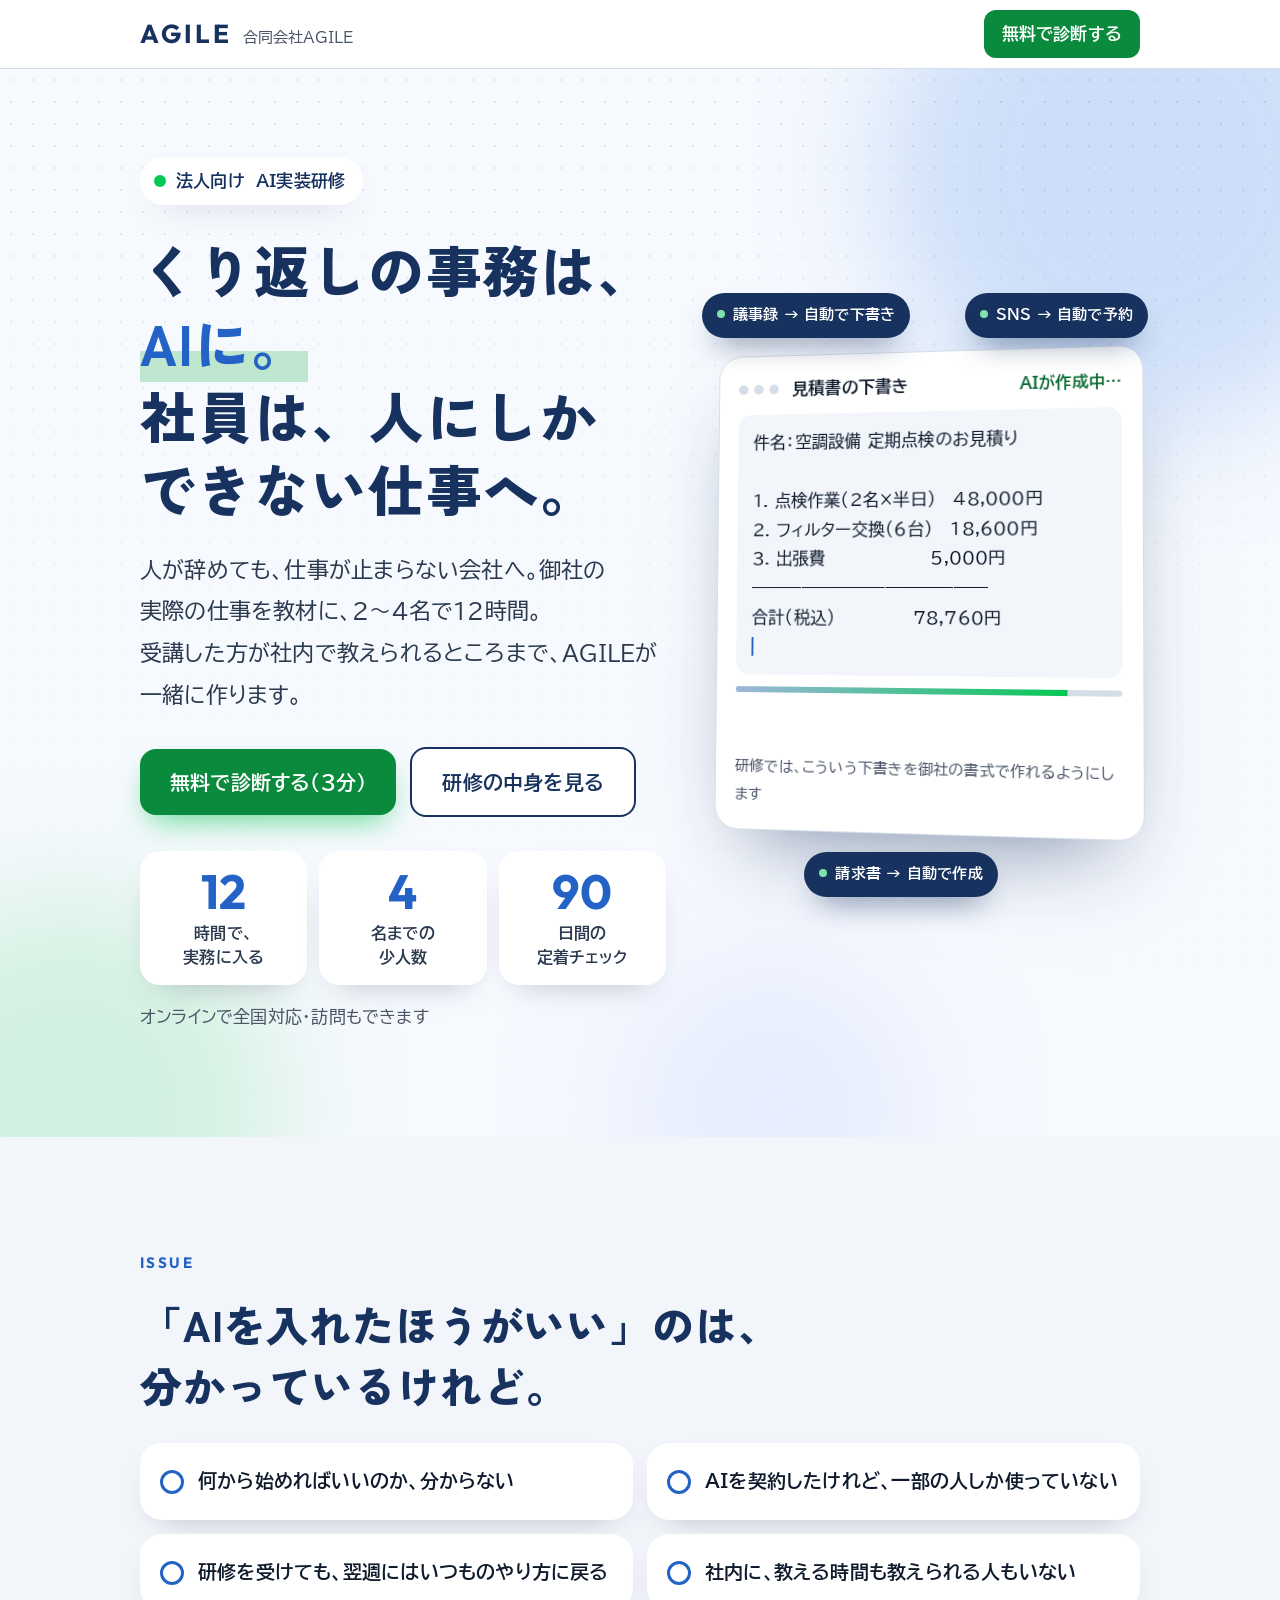
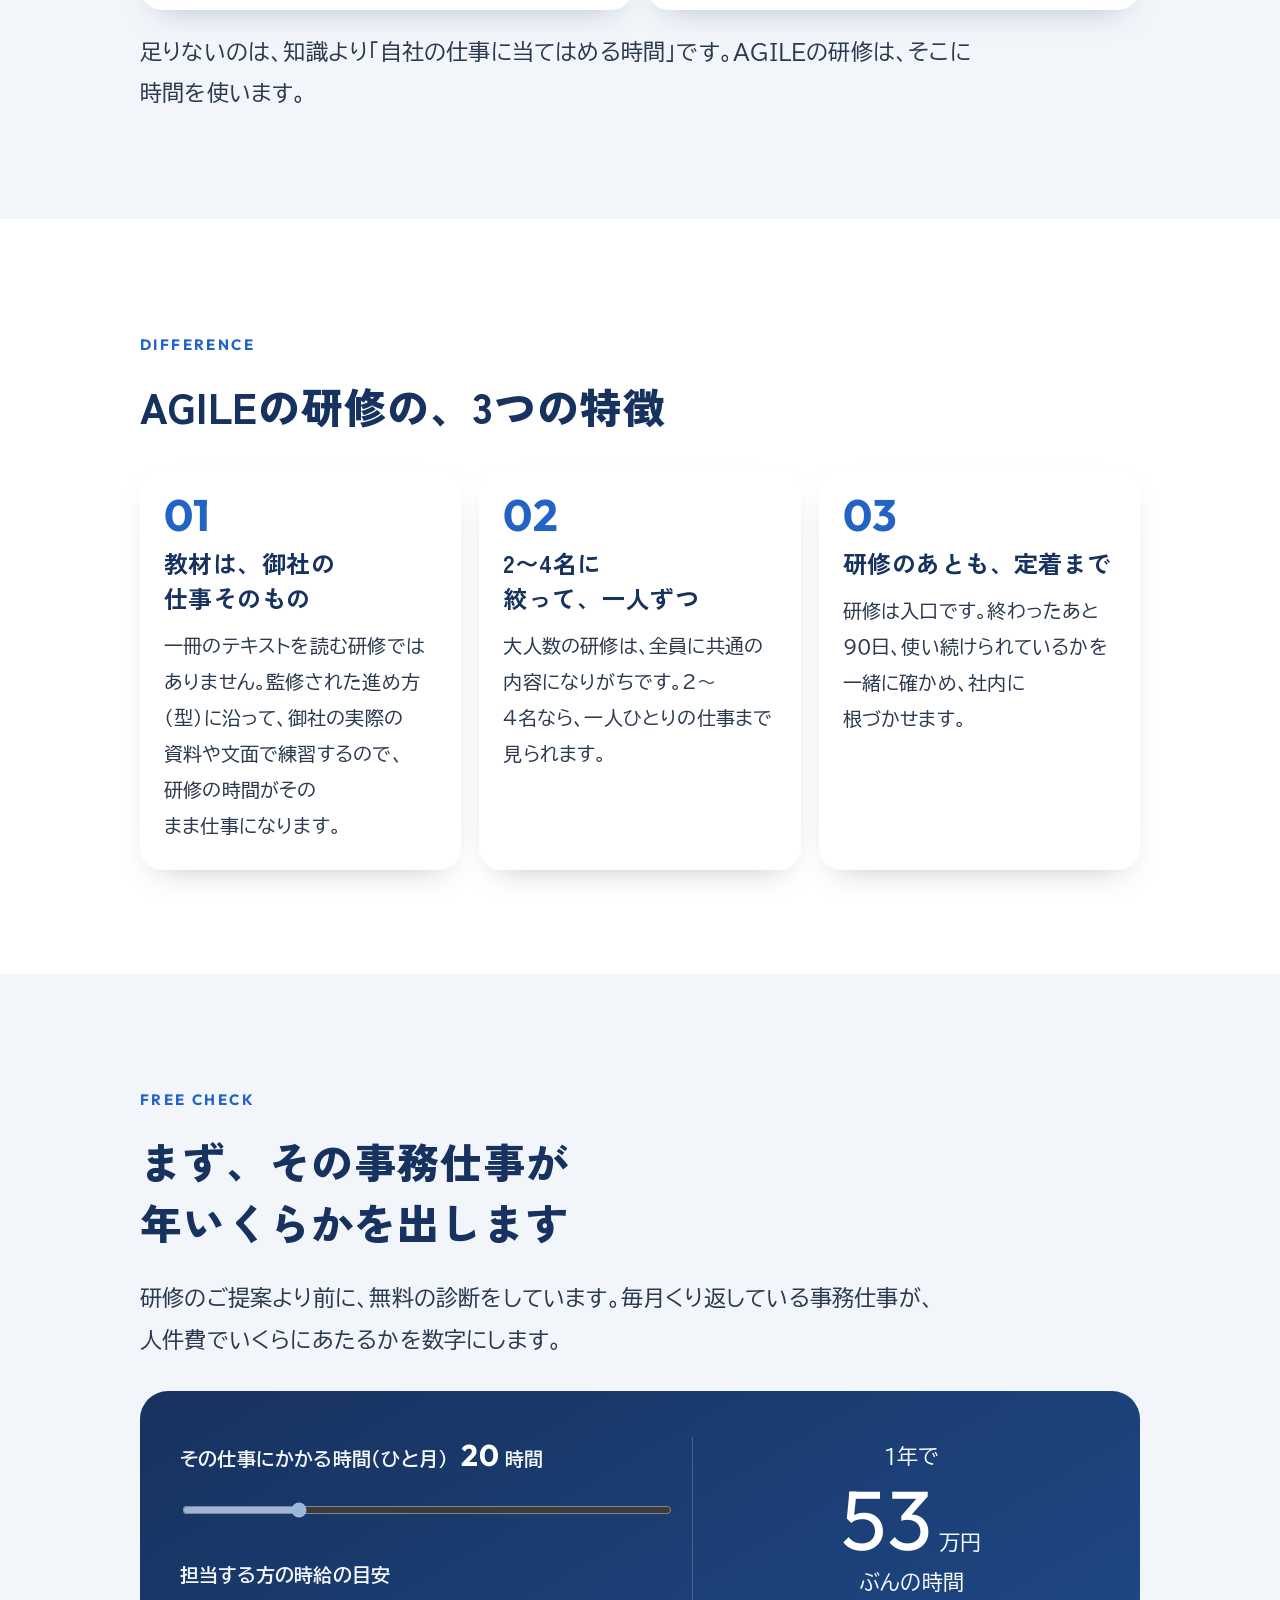
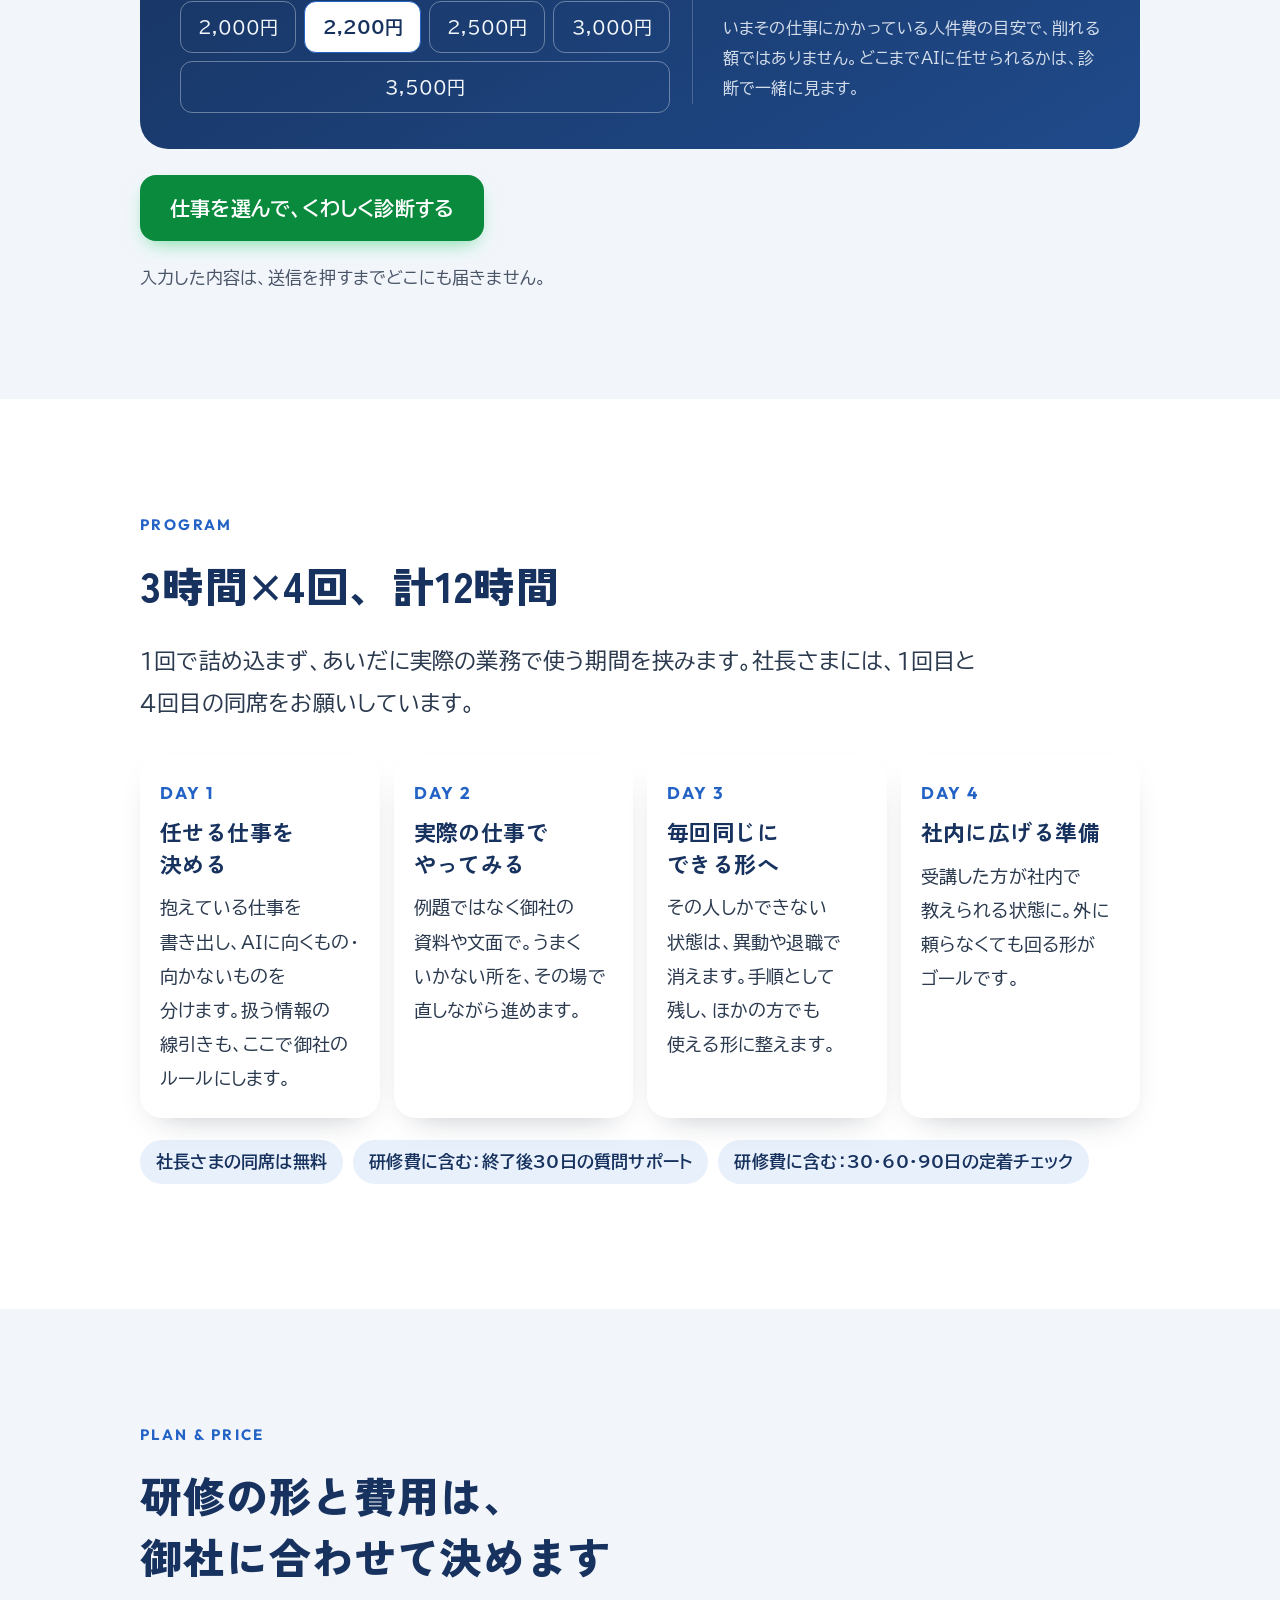
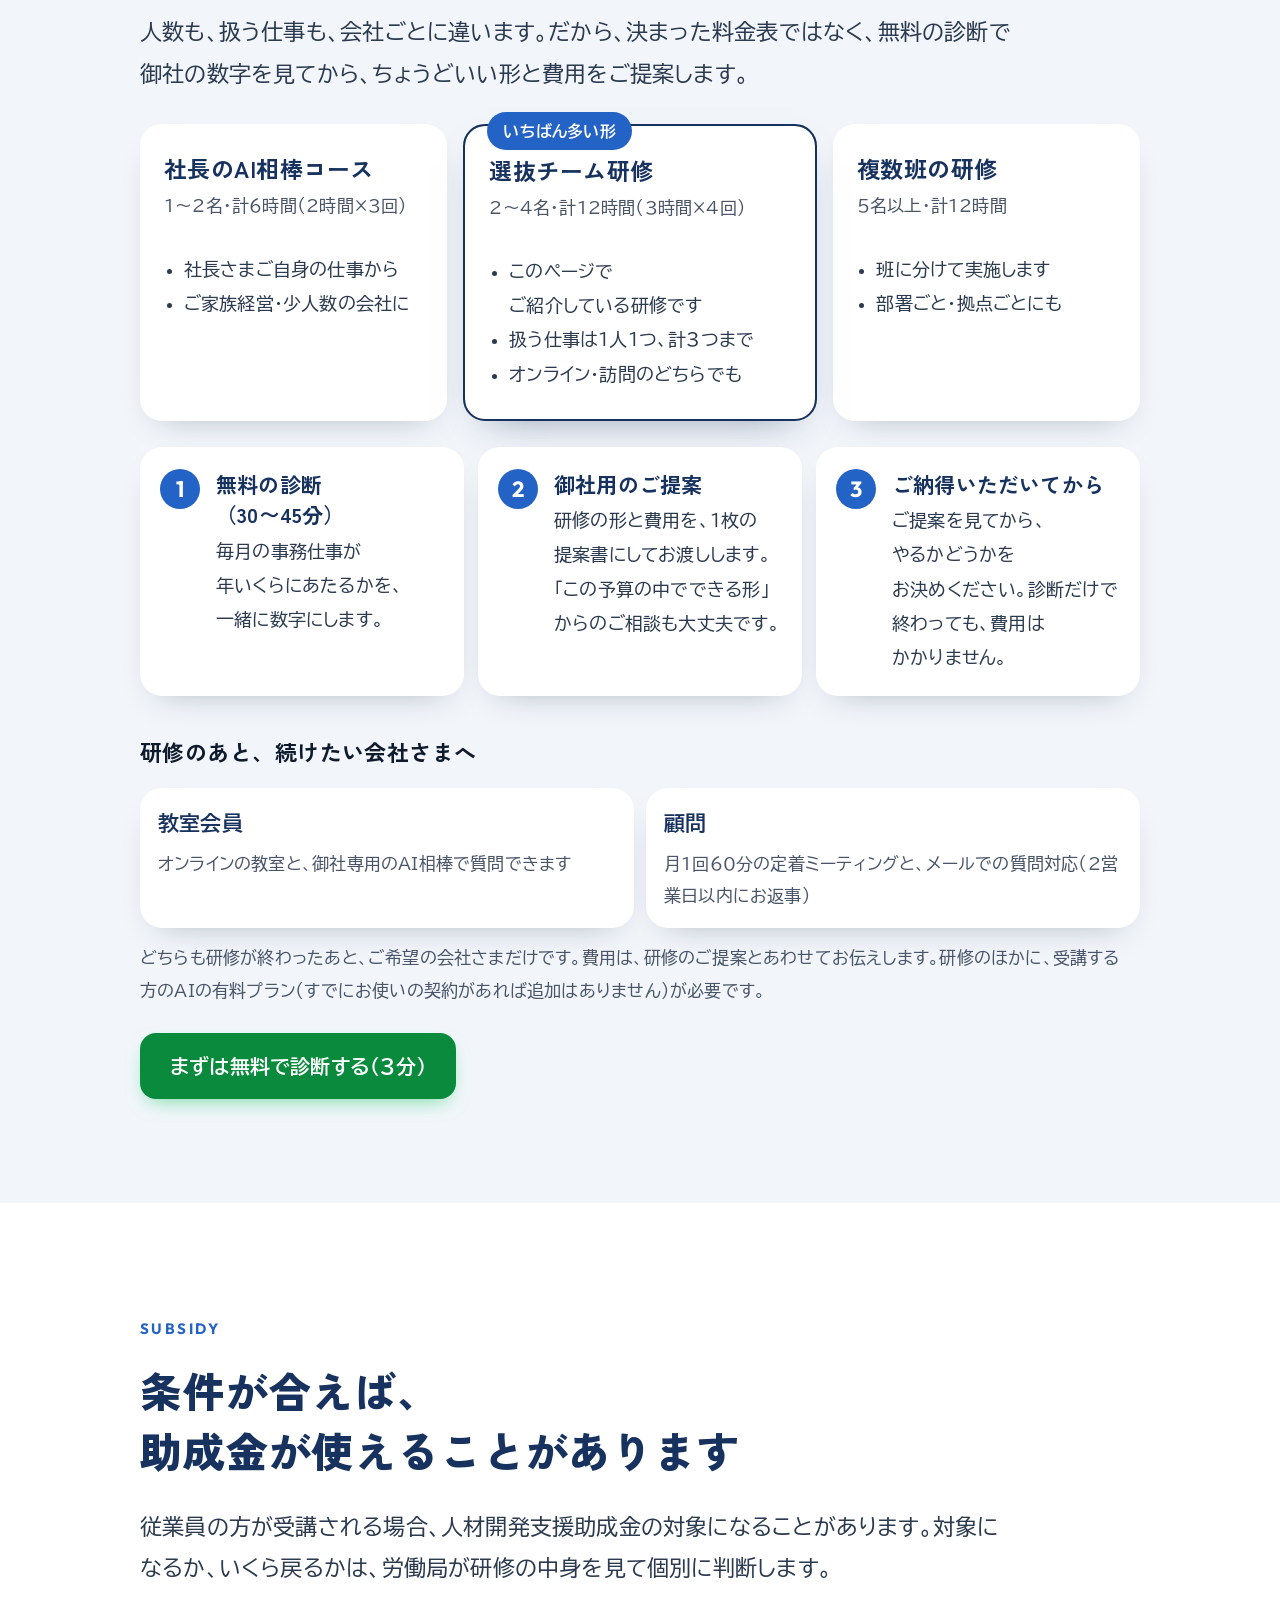
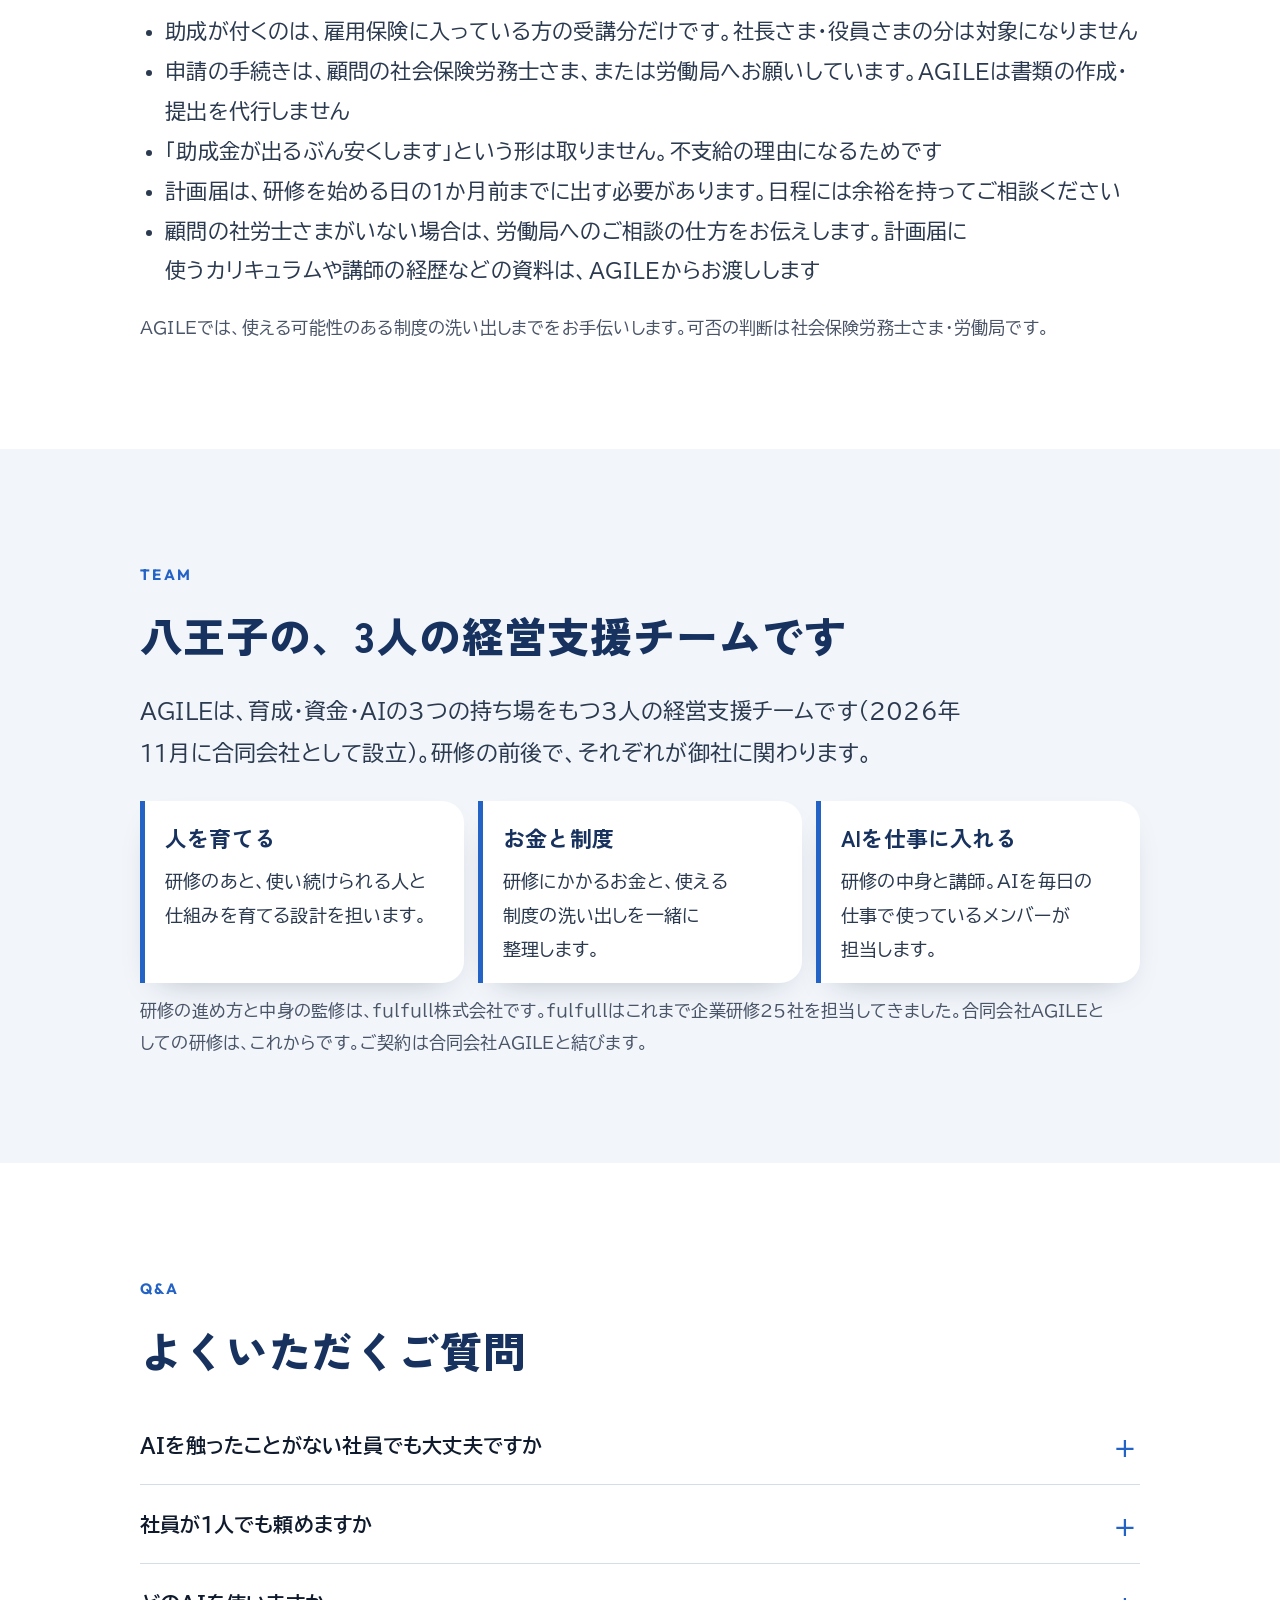
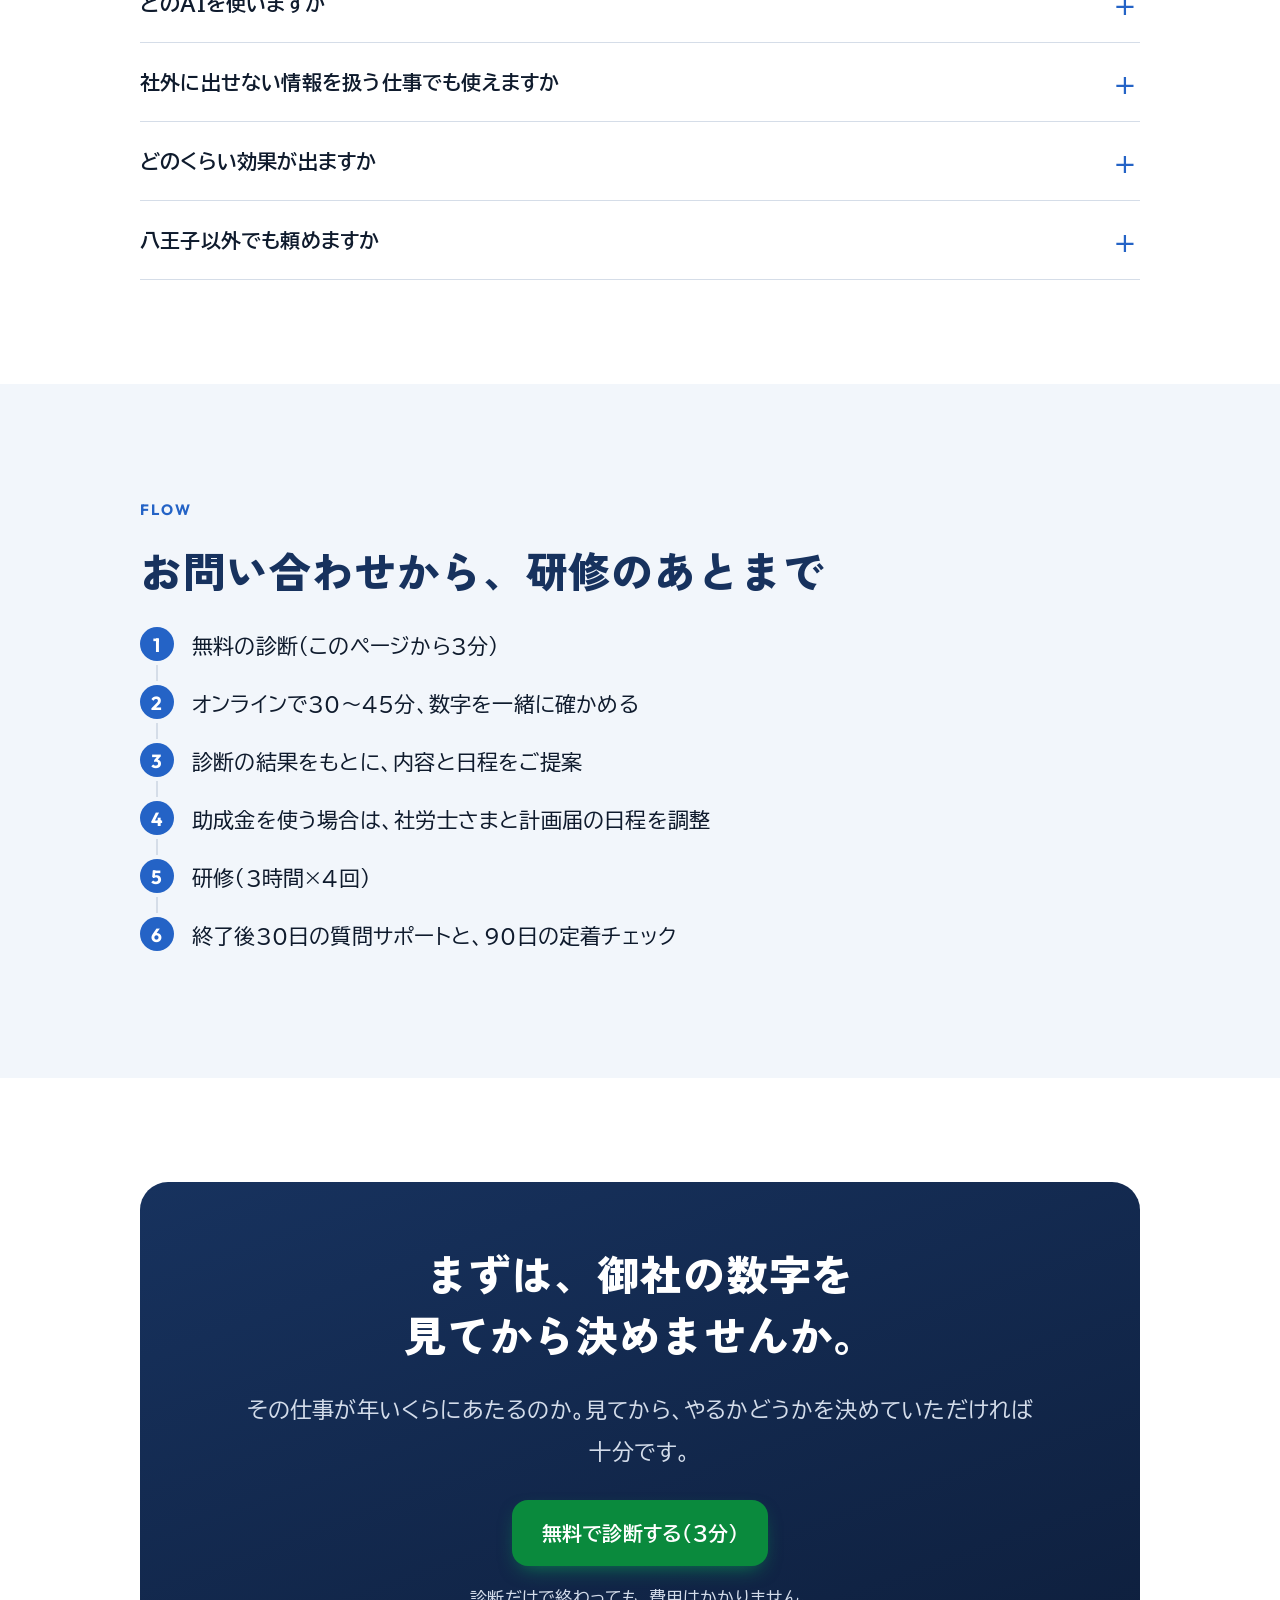
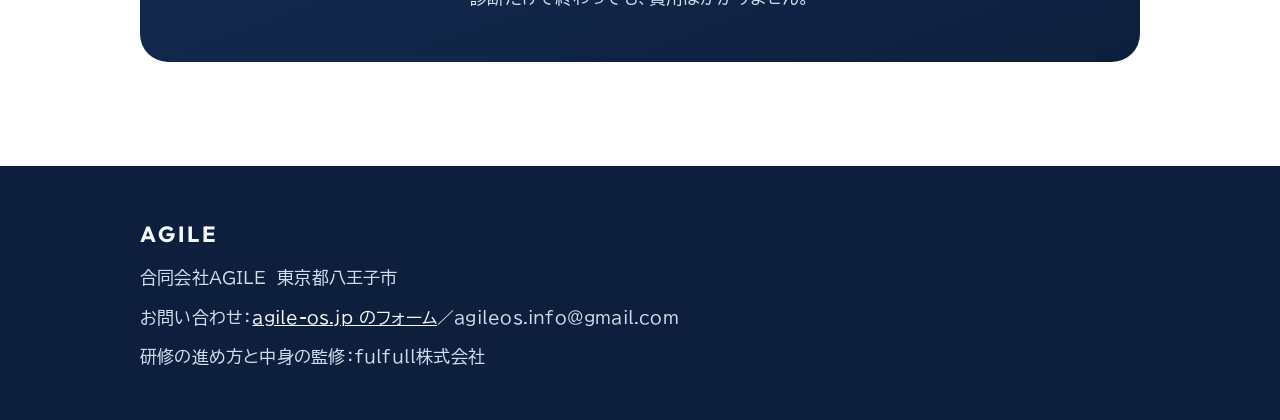
==== commit e3c5b783: "AI実装研修の案内ページ：費用はご相談のうえで決める形に（金額の表示をやめる） Co-Authored-By: Claude Opus 5.5 <noreply@anthropic.com>" ====
--- a/ai/index.html
+++ b/ai/index.html
@@ -357,6 +357,14 @@
 .top p,.dash p{animation:up .9s .2s cubic-bezier(.2,.8,.2,1) both}
 @media(prefers-reduced-motion:reduce){.top::after,.dash::after,.top h1,.dash h1,.top p,.dash p{animation:none}}
 
+.flow3{list-style:none;padding:0;margin:26px 0 0;display:grid;gap:14px;counter-reset:f}
+@media(min-width:900px){.flow3{grid-template-columns:repeat(3,1fr)}}
+.flow3 li{counter-increment:f;background:#fff;border-radius:var(--r);box-shadow:var(--sh);padding:22px 22px 22px 76px;position:relative}
+.flow3 li::before{content:counter(f);position:absolute;left:20px;top:22px;width:40px;height:40px;border-radius:50%;background:var(--sky);color:#fff;font-family:var(--latin);font-weight:700;font-size:22px;display:grid;place-items:center}
+.flow3 b{display:block;font-family:var(--serif);font-size:21px;color:var(--ai);line-height:1.45}
+.flow3 span{display:block;margin-top:4px;font-size:18px;color:var(--ink2)}
+.cont small{display:block;margin-top:4px;font-size:17px}
+
 </style>
 </head>
 <body>
@@ -470,21 +478,26 @@
 
 <section class="sec panel">
   <div class="wrap rv">
-    <span class="eyebrow">Price</span>
-    <h2>人数と進め方で、3つのコース</h2>
-    <p class="lead">コースごとの基本の金額です。中身と金額は、御社に合わせて調整します。研修の前の無料診断（30〜45分）は、費用はかかりません。金額は税込です。</p>
+    <span class="eyebrow">Plan &amp; Price</span>
+    <h2>研修の形と費用は、<br>御社に合わせて決めます</h2>
+    <p class="lead">人数も、扱う仕事も、会社ごとに違います。だから、決まった料金表ではなく、無料の診断で御社の数字を見てから、ちょうどいい形と費用をご提案します。</p>
     <div class="price">
-      <article><h3>社長のAI相棒コース</h3><p class="who">1〜2名・計6時間（2時間×3回）</p><div class="yen num">350,000<small>円</small></div><ul><li>社長さまご自身の仕事から</li><li>ご家族経営・少人数の会社に</li></ul></article>
-      <article class="main"><span class="badge">主力のコース</span><h3>選抜チーム研修</h3><p class="who">2〜4名・計12時間（3時間×4回）</p><div class="yen num">660,000<small>円 オンライン</small></div><div class="yen num" style="font-size:28px">880,000<small>円 訪問</small></div><ul><li>このページでご紹介している研修です</li><li>扱う仕事は1人1つ、計3つまで</li></ul></article>
-      <article><h3>複数班の研修</h3><p class="who">5名以上・計12時間</p><div class="yen num" style="font-size:30px">990,000<small>円 2班・5〜8名</small></div><div class="yen num" style="font-size:30px">1,320,000<small>円 3班・9〜12名</small></div><ul><li>班に分けて実施します</li></ul></article>
-    </div>
-    <div class="adjust"><b>御社に合わせて組み直します</b><p>人数・扱う仕事・回数・オンラインか訪問かは、御社の事情に合わせて変えられます。上の金額を基本に、無料診断のあとで御社用のお見積をお出しします。「この予算の中でできる形」からのご相談も大丈夫です。</p></div>
+      <article><h3>社長のAI相棒コース</h3><p class="who">1〜2名・計6時間（2時間×3回）</p><ul><li>社長さまご自身の仕事から</li><li>ご家族経営・少人数の会社に</li></ul></article>
+      <article class="main"><span class="badge">いちばん多い形</span><h3>選抜チーム研修</h3><p class="who">2〜4名・計12時間（3時間×4回）</p><ul><li>このページでご紹介している研修です</li><li>扱う仕事は1人1つ、計3つまで</li><li>オンライン・訪問のどちらでも</li></ul></article>
+      <article><h3>複数班の研修</h3><p class="who">5名以上・計12時間</p><ul><li>班に分けて実施します</li><li>部署ごと・拠点ごとにも</li></ul></article>
+    </div>
+    <ol class="flow3">
+      <li><b>無料の診断（30〜45分）</b><span>毎月の事務仕事が年いくらにあたるかを、一緒に数字にします。</span></li>
+      <li><b>御社用のご提案</b><span>研修の形と費用を、1枚の提案書にしてお渡しします。「この予算の中でできる形」からのご相談も大丈夫です。</span></li>
+      <li><b>ご納得いただいてから</b><span>ご提案を見てから、やるかどうかをお決めください。診断だけで終わっても、費用はかかりません。</span></li>
+    </ol>
     <h3 style="margin-top:40px;font-size:22px">研修のあと、続けたい会社さまへ</h3>
     <div class="cont">
-      <div><b>教室会員</b><span class="num">11,000</span>円／月<br><small class="note">オンラインの教室と、御社専用のAI相棒で質問できます</small></div>
-      <div><b>顧問</b><span class="num">55,000</span>円／月<br><small class="note">月1回60分の定着ミーティングと、メールでの質問対応（2営業日以内にお返事）</small></div>
-    </div>
-    <p class="note" style="margin-top:14px">どちらも研修が終わったあと、ご希望の会社さまだけです。研修費のほかにかかるもの：受講する方のAIの有料プラン（すでにお使いの契約があれば追加はありません）、訪問の場合の交通費（八王子市外のみ・実費）。お支払いは研修の前に、銀行振込で一括です。</p>
+      <div><b>教室会員</b><small class="note">オンラインの教室と、御社専用のAI相棒で質問できます</small></div>
+      <div><b>顧問</b><small class="note">月1回60分の定着ミーティングと、メールでの質問対応（2営業日以内にお返事）</small></div>
+    </div>
+    <p class="note" style="margin-top:14px">どちらも研修が終わったあと、ご希望の会社さまだけです。費用は、研修のご提案とあわせてお伝えします。研修のほかに、受講する方のAIの有料プラン（すでにお使いの契約があれば追加はありません）が必要です。</p>
+    <p style="margin-top:26px"><a class="btn" href="./shindan/">まずは無料で診断する（3分）</a></p>
   </div>
 </section>
 
